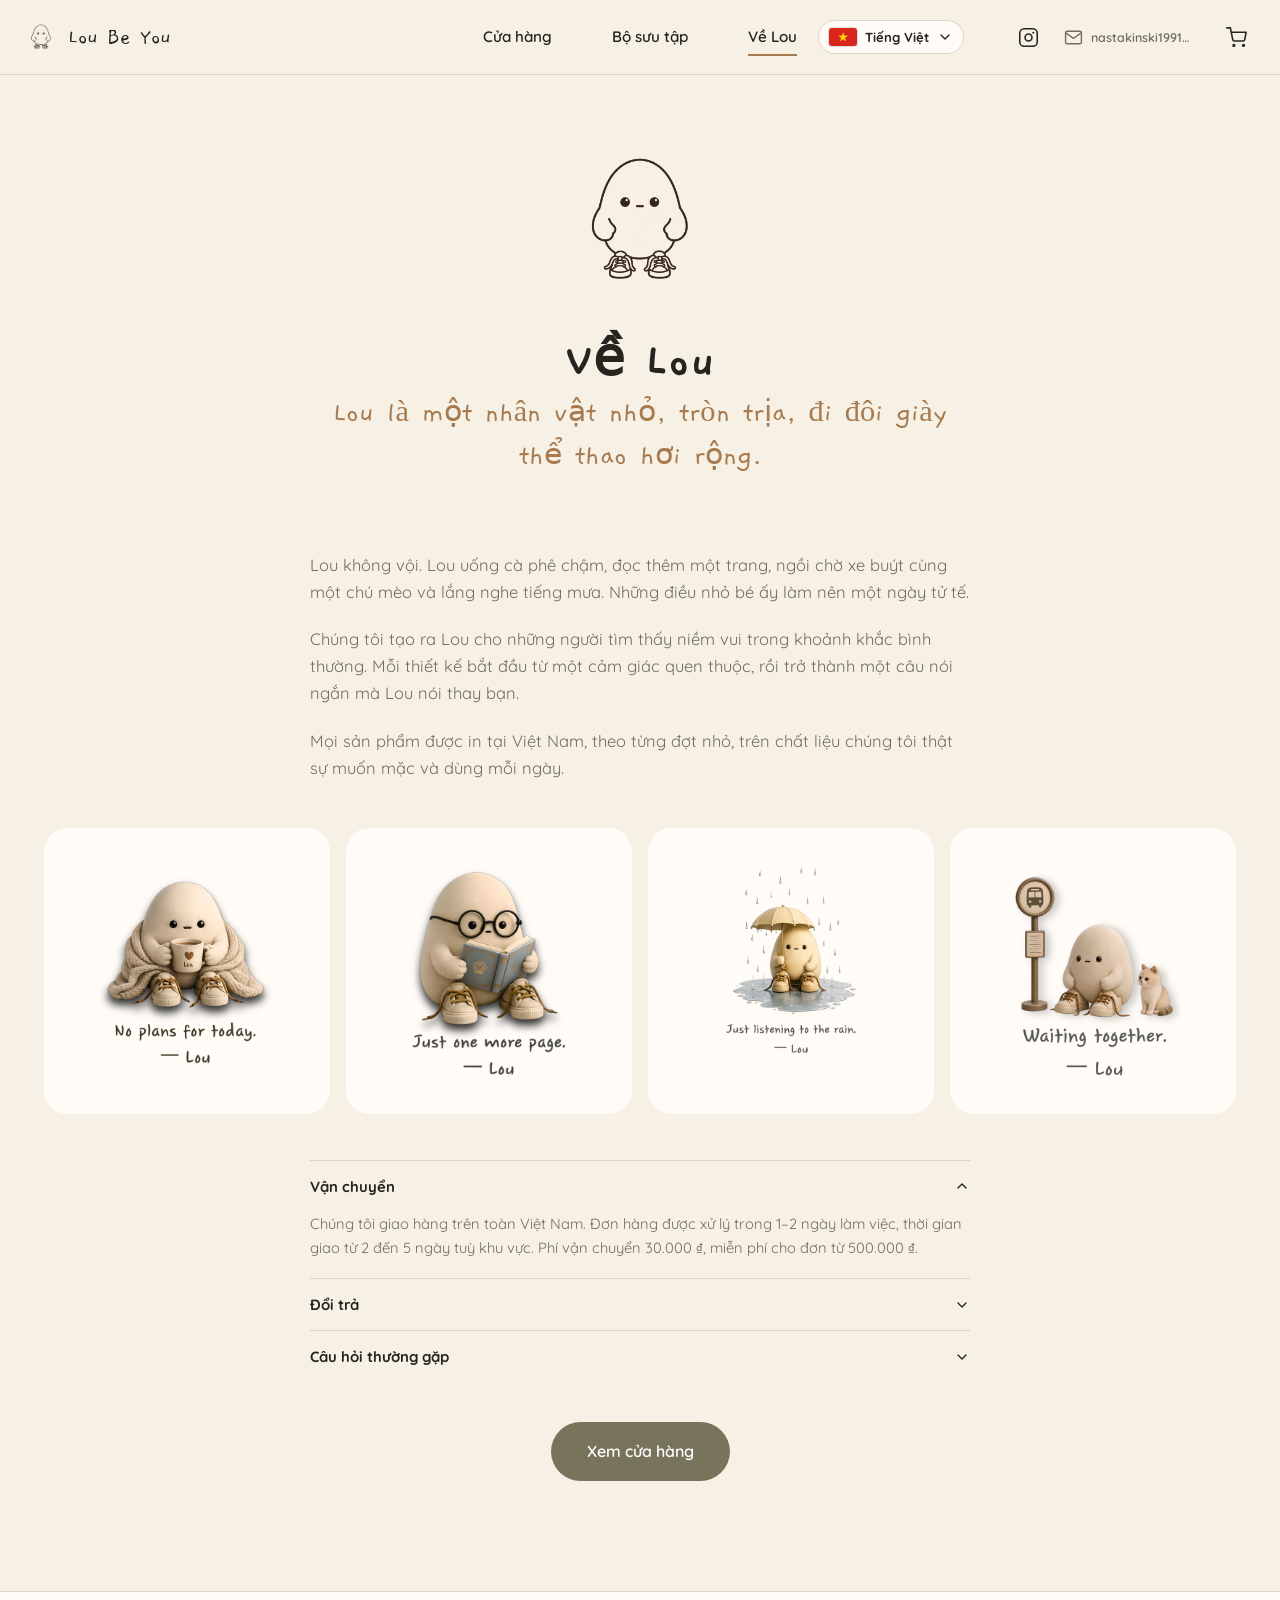
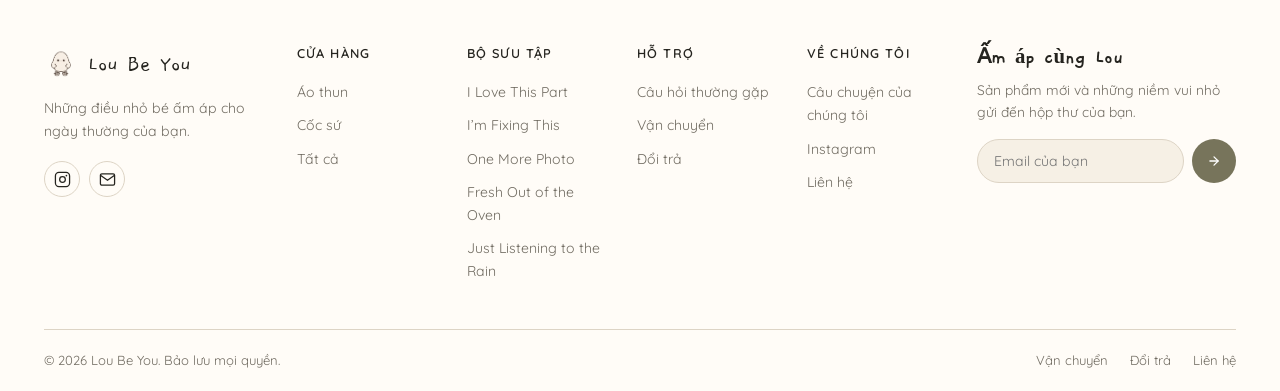
==== about.html @ 611957a9 "first" ====
<!DOCTYPE html>
<html lang="vi">
<head>
<meta charset="UTF-8">
<meta name="viewport" content="width=device-width, initial-scale=1">
<title>Lou Be You — About Lou</title>
<link rel="icon" href="assets/img/lou-logo.webp">
<link rel="preconnect" href="https://fonts.googleapis.com">
<link rel="preconnect" href="https://fonts.gstatic.com" crossorigin>
<link href="https://fonts.googleapis.com/css2?family=Quicksand:wght@400;500;600;700&family=Gaegu:wght@400;700&display=swap" rel="stylesheet">
<link rel="stylesheet" href="assets/css/style.css">
</head>
<body data-page="about">

<div data-header></div>

<main>
  <section class="about-hero">
    <div class="wrap">
      <img src="assets/img/lou-logo.webp" alt="Lou">
      <h1 class="page-title" data-i18n="about.title">About Lou</h1>
      <p class="about-lead" data-i18n="about.lead"></p>
    </div>
  </section>

  <section class="wrap">
    <div class="about-body">
      <p data-i18n="about.p1"></p>
      <p data-i18n="about.p2"></p>
      <p data-i18n="about.p3"></p>
    </div>

    <div class="about-gallery">
      <div><img src="assets/img/design-no-plans.webp" alt="" loading="lazy"></div>
      <div><img src="assets/img/design-one-more-page.webp" alt="" loading="lazy"></div>
      <div><img src="assets/img/design-rain.webp" alt="" loading="lazy"></div>
      <div><img src="assets/img/design-waiting.webp" alt="" loading="lazy"></div>
    </div>

    <div class="about-body" style="padding-bottom:40px">
      <div class="accordion" id="shipping">
        <div class="acc-item open">
          <button class="acc-head"><span data-i18n="footer.shipping">Shipping</span></button>
          <div class="acc-body" data-ship></div>
        </div>
        <div class="acc-item" id="returns">
          <button class="acc-head"><span data-i18n="footer.returns">Returns</span></button>
          <div class="acc-body" data-returns></div>
        </div>
        <div class="acc-item" id="faq">
          <button class="acc-head"><span data-i18n="footer.faq">FAQ</span></button>
          <div class="acc-body" data-faq></div>
        </div>
      </div>

      <div style="text-align:center;margin-top:40px">
        <a href="shop.html" class="btn btn-primary btn-lg" data-i18n="about.cta">Visit the shop</a>
      </div>
    </div>
  </section>
</main>

<div data-footer></div>

<script src="assets/js/config.js"></script>
<script src="assets/js/i18n.js"></script>
<script src="assets/js/products.js"></script>
<script src="assets/js/app.js"></script>
<script>
(function () {
  const COPY = {
    vi: {
      ship: "Chúng tôi giao hàng trên toàn Việt Nam. Đơn hàng được xử lý trong 1–2 ngày làm việc, thời gian giao từ 2 đến 5 ngày tuỳ khu vực. Phí vận chuyển 30.000 ₫, miễn phí cho đơn từ 500.000 ₫.",
      ret: "Bạn có thể đổi hoặc trả hàng trong 14 ngày kể từ khi nhận, với điều kiện sản phẩm chưa qua sử dụng và còn nguyên nhãn mác. Nhắn tin cho chúng tôi qua Instagram hoặc email, chúng tôi sẽ hướng dẫn từng bước.",
      faq: "<strong>Áo có bị co sau khi giặt không?</strong><br>Không đáng kể. Hãy giặt ở nước lạnh và phơi trong bóng râm.<br><br><strong>In có bền không?</strong><br>Có. Chúng tôi in DTG, hình in giữ màu qua hàng chục lần giặt.<br><br><strong>Tôi có thể đặt số lượng lớn không?</strong><br>Được. Hãy liên hệ qua email để nhận báo giá riêng."
    },
    en: {
      ship: "We ship across Vietnam. Orders are processed within 1–2 working days and arrive in 2–5 days depending on the region. Shipping is 30,000 ₫, free on orders from 500,000 ₫.",
      ret: "You can exchange or return an item within 14 days of delivery, as long as it is unworn and still has its tags. Message us on Instagram or by email and we'll walk you through it.",
      faq: "<strong>Will the t-shirt shrink?</strong><br>Only slightly. Wash cold and dry in the shade.<br><br><strong>How durable is the print?</strong><br>Very. We use DTG printing that holds its colour through dozens of washes.<br><br><strong>Can I order in bulk?</strong><br>Yes. Email us and we'll send you a separate quote."
    },
    ru: {
      ship: "Доставляем по всему Вьетнаму. Заказ собираем за 1–2 рабочих дня, доставка занимает от 2 до 5 дней в зависимости от региона. Стоимость доставки 30 000 ₫, бесплатно от 500 000 ₫.",
      ret: "Обменять или вернуть товар можно в течение 14 дней после получения, если он не был в носке и на нём сохранены бирки. Напиши нам в Instagram или на почту — подскажем, что делать дальше.",
      faq: "<strong>Футболка сядет после стирки?</strong><br>Незначительно. Стирай в холодной воде и суши в тени.<br><br><strong>Насколько стойкий принт?</strong><br>Очень. Мы печатаем методом DTG — принт держит цвет десятки стирок.<br><br><strong>Можно заказать оптом?</strong><br>Да. Напиши на почту, пришлём отдельное предложение."
    }
  };

  function render() {
    const c = COPY[LOU.getLang()] || COPY.en;
    document.querySelector("[data-ship]").innerHTML = c.ship;
    document.querySelector("[data-returns]").innerHTML = c.ret;
    document.querySelector("[data-faq]").innerHTML = c.faq;
  }

  document.querySelectorAll(".acc-head").forEach(function (h) {
    h.innerHTML += LOU_ICON_CHEVRON();
    h.addEventListener("click", function () { h.parentElement.classList.toggle("open"); });
  });
  function LOU_ICON_CHEVRON() {
    return '<svg width="16" height="16" viewBox="0 0 24 24" fill="none" stroke="currentColor" stroke-width="2" stroke-linecap="round" stroke-linejoin="round"><polyline points="6 9 12 15 18 9"/></svg>';
  }

  document.addEventListener("products:ready", render);
  document.addEventListener("lang:change", render);
  document.addEventListener("DOMContentLoaded", function () { setTimeout(render, 30); });
})();
</script>
</body>
</html>
---- assets/css/style.css ----
/* ============================================================
   LOU BE YOU — стили
   ============================================================ */

/* --- Шрифт Yoon SunShower -----------------------------------
   Положи файл шрифта в assets/fonts/ и он подхватится сам.
   Поддерживаются .woff2 / .woff / .otf / .ttf
   Пока файла нет — используется запасной рукописный шрифт. */
@font-face {
  font-family: "Yoon SunShower";
  src: url("../fonts/YoonSunShower.woff2") format("woff2"),
       url("../fonts/YoonSunShower.woff")  format("woff"),
       url("../fonts/YoonSunShower.otf")   format("opentype"),
       url("../fonts/YoonSunShower.ttf")   format("truetype");
  font-weight: normal;
  font-style: normal;
  font-display: swap;
}

:root {
  /* Палитра */
  --ivory:        #F6F0E5;
  --white-soft:   #FFFCF7;
  --moss:         #77745B;
  --moss-dark:    #5D5B46;
  --ink:          #25241F;
  --ink-soft:     #716C62;
  --border:       #DDD4C5;
  --caramel:      #A77B4F;

  --caramel-soft: #EDE0D0;
  --moss-tint:    #EFEDE4;
  --shadow-sm: 0 2px 10px rgba(37,36,31,.05);
  --shadow-md: 0 8px 28px rgba(37,36,31,.08);
  --shadow-lg: 0 20px 60px rgba(37,36,31,.14);

  /* Типографика */
  --font-display: "Yoon SunShower", "Gaegu", "Comic Sans MS", cursive;
  --font-body: "Quicksand", -apple-system, BlinkMacSystemFont, "Segoe UI", sans-serif;

  --r-sm: 10px;
  --r-md: 16px;
  --r-lg: 24px;
  --r-pill: 999px;

  --wrap: 1240px;
  --header-h: 74px;
}

*, *::before, *::after { box-sizing: border-box; }

html { scroll-behavior: smooth; }
@media (prefers-reduced-motion: reduce) {
  html { scroll-behavior: auto; }
  *, *::before, *::after {
    animation-duration: .01ms !important;
    transition-duration: .01ms !important;
  }
}

body {
  margin: 0;
  font-family: var(--font-body);
  font-size: 16px;
  line-height: 1.65;
  color: var(--ink);
  background: var(--ivory);
  -webkit-font-smoothing: antialiased;
}

img { max-width: 100%; display: block; }
a { color: inherit; text-decoration: none; }
button { font-family: inherit; cursor: pointer; border: none; background: none; color: inherit; }
input, select, textarea { font-family: inherit; font-size: 1rem; }

:focus-visible {
  outline: 2px solid var(--caramel);
  outline-offset: 3px;
  border-radius: 4px;
}

.wrap { width: 100%; max-width: var(--wrap); margin: 0 auto; padding: 0 24px; }
.sr-only {
  position: absolute; width: 1px; height: 1px; padding: 0; margin: -1px;
  overflow: hidden; clip: rect(0 0 0 0); white-space: nowrap; border: 0;
}

h1, h2, h3, h4 { margin: 0; line-height: 1.2; font-weight: 600; }

.display {
  font-family: var(--font-display);
  font-weight: normal;
  letter-spacing: .01em;
}

/* ============================================================
   КНОПКИ
   ============================================================ */
.btn {
  display: inline-flex; align-items: center; justify-content: center; gap: 8px;
  padding: 13px 28px;
  border-radius: var(--r-pill);
  font-weight: 600; font-size: .95rem;
  transition: background .2s, color .2s, transform .15s, box-shadow .2s;
  text-align: center;
}
.btn-primary { background: var(--moss); color: #fff; }
.btn-primary:hover { background: var(--moss-dark); transform: translateY(-1px); box-shadow: var(--shadow-md); }
.btn-outline { border: 1.5px solid var(--border); background: var(--white-soft); color: var(--ink); }
.btn-outline:hover { border-color: var(--moss); background: var(--moss-tint); }
.btn-caramel { background: var(--caramel); color: #fff; }
.btn-caramel:hover { background: #916A43; transform: translateY(-1px); }
.btn-block { width: 100%; }
.btn-lg { padding: 16px 36px; font-size: 1rem; }
.btn:disabled { opacity: .45; cursor: not-allowed; transform: none; }

.link-arrow {
  display: inline-flex; align-items: center; gap: 7px;
  font-weight: 600; font-size: .92rem; color: var(--moss);
}
.link-arrow svg { transition: transform .2s; }
.link-arrow:hover svg { transform: translateX(4px); }

/* ============================================================
   ШАПКА
   ============================================================ */
.header {
  position: sticky; top: 0; z-index: 100;
  background: rgba(246,240,229,.92);
  backdrop-filter: blur(12px);
  border-bottom: 1px solid var(--border);
}
.header-inner {
  height: var(--header-h); position: relative;
  display: flex; align-items: center; gap: 20px;
}
.header .wrap { max-width: 1420px; }
.logo { display: flex; align-items: center; gap: 10px; flex-shrink: 0; }
.logo img { width: 34px; height: 34px; object-fit: contain; }
.logo span { font-family: var(--font-display); font-size: 1.4rem; color: var(--ink); }

.nav {
  display: flex; gap: 60px; margin-left: 0;
  position: absolute; left: 50%; transform: translateX(-50%);
}
.nav a {
  font-size: .95rem; font-weight: 600; color: var(--ink);
  padding: 6px 0; position: relative;
}
.nav a::after {
  content: ""; position: absolute; left: 0; bottom: 0; width: 0; height: 2px;
  background: var(--caramel); transition: width .22s;
}
.nav a:hover::after, .nav a.active::after { width: 100%; }

.header-actions { margin-left: auto; display: flex; align-items: center; gap: 6px; }
.header-contact-actions {
  display: flex; align-items: center; gap: 4px; margin-left: 38px;
}
.header-email-copy {
  height: 40px; max-width: 232px; display: flex; align-items: center; gap: 8px;
  padding: 0 12px; border-radius: var(--r-pill); color: var(--ink-soft);
  font-size: .78rem; font-weight: 600; transition: background .2s, color .2s;
}
.header-email-copy:hover { background: var(--moss-tint); color: var(--ink); }
.header-email-copy svg { width: 19px; height: 19px; flex-shrink: 0; }

.icon-btn {
  width: 40px; height: 40px; border-radius: 50%;
  display: grid; place-items: center; position: relative;
  transition: background .2s;
}
.icon-btn:hover { background: var(--moss-tint); }
.icon-btn svg { width: 21px; height: 21px; }

.cart-badge {
  position: absolute; top: 3px; right: 2px;
  min-width: 18px; height: 18px; padding: 0 5px;
  background: var(--caramel); color: #fff;
  border-radius: var(--r-pill);
  font-size: .68rem; font-weight: 700;
  display: grid; place-items: center;
  transform: scale(0); transition: transform .2s cubic-bezier(.34,1.56,.64,1);
}
.cart-badge.show { transform: scale(1); }

/* Переключатель языка */
.lang { position: relative; }
.lang-btn {
  display: flex; align-items: center; gap: 8px;
  padding: 7px 10px; border-radius: var(--r-pill);
  border: 1.5px solid var(--border); background: var(--white-soft);
  font-size: .82rem; font-weight: 700; letter-spacing: .04em;
  text-transform: uppercase; transition: border-color .2s;
}
.lang-name { white-space: nowrap; text-transform: none; letter-spacing: 0; }
.lang-btn [data-lang-flag] { display: flex; align-items: center; gap: 8px; }
.lang-btn:hover { border-color: var(--moss); }
.flag-icon {
  display: block; width: 28px; height: 18px; border-radius: 3px;
  box-shadow: 0 0 0 1px rgba(37,36,31,.14); overflow: hidden; position: relative;
}
.flag-vi { background: #da251d; }
.flag-vi::after { content: "★"; color: #ffdf00; font-size: 11px; position: absolute; inset: 1px 0 0; text-align: center; line-height: 17px; }
.flag-ru { background: linear-gradient(#fff 0 33.33%, #1c57a7 33.33% 66.66%, #d52b1e 66.66%); }
.flag-en {
  background:
    linear-gradient(90deg, transparent 42%, #fff 42% 58%, transparent 58%),
    linear-gradient(transparent 35%, #fff 35% 65%, transparent 65%),
    linear-gradient(90deg, transparent 46%, #c8102e 46% 54%, transparent 54%),
    linear-gradient(transparent 43%, #c8102e 43% 57%, transparent 57%),
    linear-gradient(33deg, transparent 44%, #fff 44% 50%, #c8102e 50% 53%, #fff 53% 59%, transparent 59%),
    linear-gradient(-33deg, transparent 44%, #fff 44% 50%, #c8102e 50% 53%, #fff 53% 59%, transparent 59%),
    #21468b;
}
.lang-menu {
  position: absolute; top: calc(100% + 8px); right: 0;
  background: var(--white-soft); border: 1px solid var(--border);
  border-radius: var(--r-md); box-shadow: var(--shadow-md);
  padding: 6px; min-width: 170px;
  opacity: 0; visibility: hidden; transform: translateY(-6px);
  transition: opacity .18s, transform .18s, visibility .18s;
}
.lang.open .lang-menu { opacity: 1; visibility: visible; transform: translateY(0); }
.lang-menu button {
  display: flex; align-items: center; justify-content: flex-start; gap: 10px; width: 100%;
  padding: 10px 12px; border-radius: var(--r-sm);
  font-size: .9rem; font-weight: 600; transition: background .15s;
}
.lang-menu button:hover { background: var(--moss-tint); }
.lang-menu button.active { background: var(--moss-tint); color: var(--caramel); }

.burger { display: none; }

/* Мобильное меню */
.mobile-nav {
  position: fixed; inset: var(--header-h) 0 0; z-index: 99;
  background: var(--ivory);
  padding: 28px 24px;
  transform: translateX(100%); transition: transform .3s ease;
  overflow-y: auto;
}
.mobile-nav.open { transform: translateX(0); }
.mobile-nav a {
  display: block; padding: 16px 0;
  font-size: 1.25rem; font-weight: 600;
  border-bottom: 1px solid var(--border);
}

/* ============================================================
   ГЛАВНАЯ — ГЕРОЙ
   ============================================================ */
.hero { position: relative; overflow: hidden; }
.hero-bg {
  position: relative; min-height: 620px;
  display: flex; align-items: center;
  background: linear-gradient(105deg, #EFE7D8 0%, #E6DECB 55%, #DDD2BB 100%);
}
.hero-photo {
  position: absolute; inset: 0; width: 100%;
  background: url("../img/hero-tshirt.webp") center 34%/cover no-repeat;
}
.hero-photo::before {
  content: ""; position: absolute; inset: 0;
  background: linear-gradient(90deg, rgba(239,231,216,.96) 0%, rgba(239,231,216,.9) 27%, rgba(239,231,216,.56) 43%, rgba(239,231,216,0) 63%);
}
.hero .wrap { position: relative; z-index: 2; width: 100%; padding-top: 60px; padding-bottom: 60px; }
.hero-content { max-width: 460px; }
.hero-title {
  font-family: var(--font-display);
  font-size: clamp(2.9rem, 6vw, 4.6rem);
  line-height: 1.02; color: var(--ink); margin-bottom: 22px;
}
.hero-title span { display: block; }
.hero-title span:empty { display: none; }
.hero-text {
  font-size: 1.06rem; color: var(--ink-soft);
  max-width: 380px; margin-bottom: 30px;
}
.hero-proof { display: flex; align-items: center; gap: 14px; margin-top: 30px; }
.avatars { display: flex; }
.avatars i {
  width: 34px; height: 34px; border-radius: 50%;
  border: 2.5px solid var(--ivory); margin-left: -11px;
  background-image: url("../img/customer-avatars.png");
  background-size: 300% 100%; background-position: left center;
}
.avatars i:first-child { margin-left: 0; }
.avatars i:nth-child(2) { background-position: center center; }
.avatars i:nth-child(3) { background-position: right center; }
.stars { color: var(--caramel); font-size: .85rem; letter-spacing: 2px; }
.proof-text { font-size: .84rem; color: var(--ink-soft); line-height: 1.35; }

/* Карточки в герое */
.hero-cards {
  position: absolute; right: 34px; top: 50%; transform: translateY(-50%);
  z-index: 3; display: flex; flex-direction: column; gap: 24px; width: 390px;
}
.hero-card {
  background: var(--white-soft); border-radius: var(--r-lg);
  padding: 25px 26px; min-height: 180px; box-shadow: var(--shadow-md);
  display: flex; gap: 24px; align-items: center;
  transition: transform .22s, box-shadow .22s;
  color: inherit;
}
.hero-card:hover { transform: translateY(-3px); box-shadow: var(--shadow-lg); }
.hero-card-img {
  width: 108px; height: 108px; flex-shrink: 0;
  border-radius: var(--r-sm); overflow: visible; background: transparent;
}
.hero-card-img img {
  width: 100%; height: 100%; object-fit: contain;
  transform: scale(1.48); transform-origin: center bottom;
  filter: drop-shadow(0 10px 12px rgba(37,36,31,.12));
}
.hero-card h3 { font-family: var(--font-body); font-size: .94rem; line-height: 1.38; font-weight: 700; margin-bottom: 13px; }
.hero-card p { font-size: .9rem; color: var(--ink-soft); margin: 0 0 11px; line-height: 1.45; }
.hero-card .link-arrow { font-size: .9rem; }

/* Рваный край */
.torn-edge {
  height: 46px; margin-top: -27px; position: relative; z-index: 4;
  background: var(--ivory);
  border-radius: 50% 48% 0 0 / 72% 82% 0 0;
}

/* ============================================================
   ПРЕИМУЩЕСТВА
   ============================================================ */
.usp { padding: 46px 0 54px; }
.usp-grid {
  display: grid; grid-template-columns: repeat(4, 1fr);
}
.usp-item { text-align: center; padding: 0 22px; }
.usp-item + .usp-item { border-left: 1px solid var(--border); }
.usp-item svg { width: 26px; height: 26px; color: var(--moss); margin: 0 auto 12px; }
.usp-moon { display: block; color: var(--moss); font-size: 2.15rem; line-height: 26px; margin: 0 auto 12px; }
.usp-item h3 { font-size: 1rem; margin-bottom: 6px; }
.usp-item p { font-size: .86rem; color: var(--ink-soft); margin: 0; line-height: 1.5; }

/* ============================================================
   СЕКЦИИ
   ============================================================ */
.section { padding: 60px 0; }
.section-head {
  display: flex; align-items: flex-end; justify-content: space-between;
  gap: 20px; margin-bottom: 34px;
}
.section-title { font-family: var(--font-display); font-size: clamp(1.9rem, 3.4vw, 2.7rem); }
.section-sub { color: var(--ink-soft); margin: 8px 0 0; font-size: .98rem; }

/* Коллекции на главной */
.coll-row { display: grid; grid-template-columns: repeat(5, 1fr); gap: 18px; }
.collection-carousel { position: relative; }
.collection-carousel .coll-row {
  display: flex; gap: 18px; overflow-x: auto; scroll-snap-type: x mandatory;
  scrollbar-width: none; padding: 6px 2px 18px;
}
.collection-carousel .coll-row::-webkit-scrollbar { display: none; }
.collection-carousel .coll-card { flex: 0 0 232px; scroll-snap-align: start; }
.carousel-btn {
  position: absolute; z-index: 4; top: 50%; transform: translateY(-58%);
  width: 46px; height: 46px; border-radius: 50%;
  background: var(--white-soft); border: 1px solid var(--border);
  box-shadow: var(--shadow-md); font-size: 2rem; line-height: 1;
}
.carousel-btn:hover { background: #fff; transform: translateY(-58%) scale(1.05); }
.carousel-prev { left: -22px; }
.carousel-next { right: -22px; }
.coll-card {
  position: relative; border-radius: var(--r-lg); overflow: hidden;
  background: var(--caramel-soft); aspect-ratio: 1/1;
  display: flex; align-items: flex-end;
  transition: transform .25s, box-shadow .25s;
}
.coll-card:hover { transform: translateY(-4px); box-shadow: var(--shadow-md); }
.coll-card img {
  position: absolute; inset: 0; width: 100%; height: 100%;
  object-fit: contain; padding: 9% 11% 25%;
  transition: transform .35s;
}
.coll-card[data-c="fix"] img, .coll-card[href*="fix"] img { object-fit: cover; padding: 0; object-position: center 62%; transform: scale(2.2); }
.coll-card[data-c="fix"]:hover img, .coll-card[href*="fix"]:hover img { transform: scale(2.3); }
.coll-hit {
  position: absolute; top: 12px; left: 12px; z-index: 4;
  padding: 6px 12px; border-radius: var(--r-pill);
  background: var(--caramel); color: #fff; font-size: .72rem; font-weight: 700;
  box-shadow: 0 5px 14px rgba(97,67,40,.18);
}
.coll-card:hover img { transform: scale(1.05); }
.coll-card-label {
  position: relative; z-index: 2; width: 100%;
  padding: 34px 14px 14px; text-align: center;
  background: linear-gradient(transparent, rgba(255,252,247,.94) 45%);
}
.coll-card-label strong { display: block; font-size: .95rem; font-weight: 700; }
.coll-card-label small { font-size: .76rem; color: var(--ink-soft); }

/* Баннер */
.banner {
  position: relative; border-radius: var(--r-lg); overflow: hidden;
  width: 100%; margin: 0; min-height: 490px; display: flex; align-items: center;
  background: linear-gradient(100deg, #33322B 0%, #45443A 60%, #56543F 100%);
}
.banner-photo {
  position: absolute; inset: 0; width: 100%;
  background: url("../img/lifestyle-banner.png") center 32%/cover no-repeat;
  opacity: 1;
}
.banner-photo::before {
  content: ""; position: absolute; inset: 0;
  background: linear-gradient(90deg, rgba(37,36,31,.86) 0%, rgba(37,36,31,.68) 30%, rgba(37,36,31,.18) 62%, transparent 82%);
}
.banner-content { position: relative; z-index: 2; padding: 52px 48px; max-width: 520px; }
.banner-content h2 {
  font-family: var(--font-display); color: var(--white-soft);
  font-size: clamp(1.8rem, 3.4vw, 2.6rem); line-height: 1.12; margin-bottom: 24px;
}
.banner .btn { background: var(--white-soft); color: var(--ink); }
.banner .btn:hover { background: #fff; }

/* ============================================================
   КАРТОЧКА ТОВАРА
   ============================================================ */
.products {
  display: grid; gap: 24px;
  grid-template-columns: repeat(auto-fill, minmax(232px, 1fr));
}
.card {
  background: var(--white-soft); border: 1px solid var(--border);
  border-radius: var(--r-lg); overflow: hidden;
  display: flex; flex-direction: column; text-align: left;
  transition: transform .22s, box-shadow .22s, border-color .22s;
  color: inherit;
}

.product-page { padding-top: 44px; padding-bottom: 70px; }
.product-page .modal-box {
  width: 100%; min-width: 0; max-width: none; max-height: none; overflow: visible;
  border: 1px solid var(--border); box-shadow: var(--shadow-md);
}
.card:hover { transform: translateY(-4px); box-shadow: var(--shadow-md); border-color: var(--caramel-soft); }
.card-media {
  position: relative; aspect-ratio: 1/1; background: var(--ivory);
  display: grid; place-items: center; overflow: hidden;
}
.card-media img {
  width: 100%; height: 100%; object-fit: cover; padding: 0;
  transition: transform .35s;
}
.card:hover .card-media img { transform: scale(1.06); }

.badge {
  position: absolute; top: 12px; left: 12px; z-index: 2;
  padding: 5px 12px; border-radius: var(--r-pill);
  font-size: .72rem; font-weight: 700; letter-spacing: .02em;
}
.badge-many { background: var(--moss); color: #fff; }
.badge-count { background: var(--white-soft); color: var(--ink); border: 1px solid var(--border); }
.badge-low { background: var(--caramel); color: #fff; }
.badge-out { background: #C4BEB2; color: #fff; }
.badge-sale { right: 12px; left: auto; background: var(--caramel); color: #fff; }
.badge-hit { right: 12px; left: auto; background: var(--caramel); color: #fff; }

.card-body { padding: 16px 18px 20px; display: flex; flex-direction: column; flex: 1; }
.card-cat {
  font-size: .72rem; text-transform: uppercase; letter-spacing: .09em;
  color: var(--ink-soft); font-weight: 700; margin-bottom: 7px;
}
.card-title { font-size: .98rem; font-weight: 600; line-height: 1.35; margin-bottom: 5px; }
.card-quote {
  font-family: var(--font-display); font-size: 1rem;
  color: var(--caramel); margin-bottom: 12px;
}
.card-foot { margin-top: auto; display: flex; align-items: baseline; gap: 9px; }
.price { font-size: 1.06rem; font-weight: 700; }
.price-old { font-size: .85rem; color: var(--ink-soft); text-decoration: line-through; }

/* ============================================================
   ФИЛЬТРЫ МАГАЗИНА
   ============================================================ */
.page-head { padding: 46px 0 28px; text-align: center; }
.page-title { font-family: var(--font-display); font-size: clamp(2.2rem, 4.6vw, 3.2rem); }
.page-sub { color: var(--ink-soft); margin-top: 8px; }
.breadcrumbs {
  display: flex; align-items: center; justify-content: center; gap: 9px;
  flex-wrap: wrap;
  margin-bottom: 14px; color: var(--ink-soft); font-size: .84rem;
}
.breadcrumbs a { color: var(--moss); font-weight: 700; }
.breadcrumbs a:hover { color: var(--caramel); }
.breadcrumbs-product { justify-content: flex-start; margin: 22px 0 -20px; }
.breadcrumbs-shop { justify-content: flex-start; }
.shop-topline {
  display: flex; align-items: center; justify-content: space-between;
  gap: 18px; margin-bottom: 18px;
}
.category-switch { margin-bottom: 0; }

.toolbar {
  display: flex; align-items: center; justify-content: space-between;
  gap: 16px; flex-wrap: wrap; margin-bottom: 30px;
  padding-bottom: 20px; border-bottom: 1px solid var(--border);
}
.filter-panel {
  display: grid; grid-template-columns: repeat(3, minmax(0, 1fr));
  gap: 14px; align-items: end; margin-bottom: 20px;
  padding: 22px; border: 1px solid var(--border); border-radius: var(--r-lg);
  background: rgba(255,252,247,.76);
}
.filter-panel label { display: grid; gap: 7px; min-width: 0; }
.filter-panel label > span {
  font-size: .73rem; text-transform: uppercase; letter-spacing: .07em;
  font-weight: 700; color: var(--ink-soft);
}
.filter-panel .select { width: 100%; min-width: 0; border-radius: var(--r-sm); }
.filter-reset { padding: 10px 16px; background: var(--moss-tint); white-space: nowrap; }
.shop-toolbar { padding-top: 2px; }
.catalog-update { padding: 10px 18px; }
.chips { display: flex; gap: 9px; flex-wrap: wrap; }
.chip {
  padding: 9px 20px; border-radius: var(--r-pill);
  border: 1.5px solid var(--border); background: var(--white-soft);
  font-size: .9rem; font-weight: 600;
  transition: all .18s;
}
.chip:hover { border-color: var(--moss); }
.chip.active { background: var(--moss); border-color: var(--moss); color: #fff; }
.toolbar-right { display: flex; align-items: center; gap: 12px; }
.count { font-size: .88rem; color: var(--ink-soft); }
.select {
  padding: 9px 16px; border-radius: var(--r-pill);
  border: 1.5px solid var(--border); background: var(--white-soft);
  font-size: .9rem; font-weight: 600; cursor: pointer;
}

.empty-state { text-align: center; padding: 70px 20px; color: var(--ink-soft); }
.empty-state img { width: 110px; margin: 0 auto 20px; opacity: .55; }

/* ============================================================
   МОДАЛКА ТОВАРА
   ============================================================ */
.modal {
  position: fixed; inset: 0; z-index: 200;
  display: none; align-items: center; justify-content: center;
  padding: 24px;
}
.modal.open { display: flex; }
.modal-backdrop {
  position: absolute; inset: 0;
  background: rgba(37,36,31,.5); backdrop-filter: blur(3px);
  animation: fade .22s ease;
}
@keyframes fade { from { opacity: 0 } to { opacity: 1 } }
.modal-box {
  position: relative; z-index: 2;
  background: var(--white-soft); border-radius: var(--r-lg);
  width: 100%; max-width: 980px; max-height: 90vh; overflow-y: auto;
  box-shadow: var(--shadow-lg);
  animation: pop .26s cubic-bezier(.34,1.4,.64,1);
}
@keyframes pop { from { opacity: 0; transform: translateY(16px) scale(.98) } to { opacity: 1; transform: none } }
.modal-close {
  position: absolute; top: 16px; right: 16px; z-index: 5;
  width: 38px; height: 38px; border-radius: 50%;
  background: var(--ivory); display: grid; place-items: center;
  transition: background .18s;
}
.modal-close:hover { background: var(--border); }

.pd { display: grid; grid-template-columns: 1fr 1fr; min-width: 0; }
.pd-media { min-width: 0; background: var(--ivory); padding: 34px; }
.pd-main {
  aspect-ratio: 1/1; display: grid; place-items: center;
  background: var(--white-soft); border-radius: var(--r-md); overflow: hidden;
}
.pd-main img { width: 100%; height: 100%; object-fit: cover; padding: 0; }
.pd-thumbs { display: flex; gap: 10px; margin-top: 14px; }
.pd-thumb {
  width: 66px; height: 66px; border-radius: var(--r-sm);
  border: 2px solid transparent; background: var(--white-soft);
  overflow: hidden; padding: 5px; transition: border-color .18s;
}
.pd-thumb img { width: 100%; height: 100%; object-fit: contain; }
.pd-thumb.active { border-color: var(--caramel); }

.pd-info { min-width: 0; padding: 40px 36px 36px; }
.pd-cat {
  font-size: .74rem; text-transform: uppercase; letter-spacing: .09em;
  color: var(--ink-soft); font-weight: 700; margin-bottom: 10px;
}
.pd-title { font-size: 1.5rem; line-height: 1.28; margin-bottom: 8px; overflow-wrap: anywhere; }
.pd-quote { font-family: var(--font-display); font-size: 1.3rem; color: var(--caramel); margin-bottom: 18px; }
.pd-price { display: flex; align-items: baseline; gap: 11px; margin-bottom: 8px; }
.pd-price .price { font-size: 1.6rem; }
.pd-stock { margin-bottom: 22px; }

.field { margin-bottom: 20px; }
.field-label {
  display: flex; justify-content: space-between; align-items: center;
  font-size: .84rem; font-weight: 700; text-transform: uppercase;
  letter-spacing: .06em; color: var(--ink-soft); margin-bottom: 10px;
}
.field-label button { font-size: .78rem; color: var(--caramel); font-weight: 700; text-transform: none; letter-spacing: 0; }
.field-label button:hover { text-decoration: underline; }
.opts { display: flex; gap: 8px; flex-wrap: wrap; }
.opt {
  min-width: 46px; padding: 10px 16px; border-radius: var(--r-sm);
  border: 1.5px solid var(--border); background: var(--white-soft);
  font-size: .9rem; font-weight: 600; transition: all .18s;
}
.opt:hover { border-color: var(--moss); }
.opt.active { background: var(--moss); border-color: var(--moss); color: #fff; }

/* Цвет — кружком */
.opt-color {
  min-width: 0; width: 44px; height: 44px; padding: 0;
  border-radius: 50%; display: grid; place-items: center;
}
.opt-color i {
  width: 26px; height: 26px; border-radius: 50%;
  border: 1px solid rgba(37,36,31,.14); display: block;
}
.opt-color.active { background: transparent; border-color: var(--caramel); border-width: 2px; }
.field-label em { font-size: .82rem; color: var(--ink); font-weight: 600; }

.qty { display: inline-flex; align-items: center; border: 1.5px solid var(--border); border-radius: var(--r-pill); overflow: hidden; }
.qty button { width: 42px; height: 44px; font-size: 1.2rem; transition: background .15s; }
.qty button:hover { background: var(--moss-tint); }
.qty input {
  width: 52px; height: 44px; text-align: center; border: none;
  background: transparent; font-weight: 700; -moz-appearance: textfield;
}
.qty input::-webkit-outer-spin-button, .qty input::-webkit-inner-spin-button { -webkit-appearance: none; margin: 0; }

.pd-actions { display: flex; gap: 12px; margin: 24px 0; }
.pd-actions .btn { flex: 1; }

.accordion { border-top: 1px solid var(--border); }
.acc-head {
  width: 100%; display: flex; justify-content: space-between; align-items: center;
  padding: 16px 0; font-weight: 700; font-size: .93rem; text-align: left;
}
.acc-head svg { transition: transform .22s; flex-shrink: 0; }
.acc-item.open .acc-head svg { transform: rotate(180deg); }
.acc-body { display: none; padding-bottom: 18px; font-size: .92rem; color: var(--ink-soft); }
.acc-item.open .acc-body { display: block; }
.acc-item + .acc-item { border-top: 1px solid var(--border); }

.similar { min-width: 0; padding: 30px 36px 36px; border-top: 1px solid var(--border); }
.similar h3 { font-family: var(--font-display); font-size: 1.35rem; margin-bottom: 18px; }
.similar-row { display: grid; grid-template-columns: repeat(5, 1fr); gap: 12px; }
.similar-card { min-width: 0; text-align: left; transition: transform .2s; }
.similar-card:hover { transform: translateY(-3px); }
.similar-card .sc-media {
  aspect-ratio: 1/1; background: var(--ivory); border-radius: var(--r-md);
  overflow: hidden; margin-bottom: 9px;
}
.similar-card img { width: 100%; height: 100%; object-fit: contain; padding: 12%; }
.similar-card strong { display: block; font-size: .8rem; font-weight: 600; line-height: 1.35; margin-bottom: 3px; overflow-wrap: anywhere; }
.similar-card span { font-size: .82rem; font-weight: 700; color: var(--caramel); }

/* Таблица размеров */
.size-table { width: 100%; border-collapse: collapse; margin-top: 16px; font-size: .9rem; }
.size-table th, .size-table td { padding: 11px 12px; text-align: left; border-bottom: 1px solid var(--border); }
.size-table th { font-weight: 700; background: var(--moss-tint); font-size: .8rem; text-transform: uppercase; letter-spacing: .05em; }
.size-note { font-size: .85rem; color: var(--ink-soft); margin-top: 14px; }

/* ============================================================
   КОРЗИНА
   ============================================================ */
.cart-layout { display: grid; grid-template-columns: 1fr 370px; gap: 34px; align-items: start; }

.cart-list { background: var(--white-soft); border: 1px solid var(--border); border-radius: var(--r-lg); overflow: hidden; }
.cart-row { display: flex; gap: 18px; padding: 20px; align-items: center; }
.cart-row + .cart-row { border-top: 1px solid var(--border); }
.cart-thumb {
  width: 92px; height: 92px; flex-shrink: 0; border-radius: var(--r-md);
  background: var(--ivory); overflow: hidden;
}
.cart-thumb img { width: 100%; height: 100%; object-fit: contain; padding: 10%; }
.cart-info { flex: 1; min-width: 0; }
.cart-info h3 { font-size: .98rem; font-weight: 600; margin-bottom: 5px; }
.cart-meta { font-size: .84rem; color: var(--ink-soft); }
.cart-actions { display: flex; flex-direction: column; align-items: flex-end; gap: 11px; }
.cart-line-total { font-weight: 700; font-size: 1.02rem; }
.remove-btn { font-size: .82rem; color: var(--ink-soft); transition: color .18s; }
.remove-btn:hover { color: var(--caramel); text-decoration: underline; }

.summary {
  background: var(--white-soft); border: 1px solid var(--border);
  border-radius: var(--r-lg); padding: 26px; position: sticky; top: 96px;
}
.summary h2 { font-family: var(--font-display); font-size: 1.5rem; margin-bottom: 20px; }
.sum-row { display: flex; justify-content: space-between; padding: 9px 0; font-size: .95rem; }
.sum-row.total {
  border-top: 1px solid var(--border); margin-top: 12px; padding-top: 16px;
  font-size: 1.2rem; font-weight: 700;
}
.free-hint {
  background: var(--moss-tint); border-radius: var(--r-sm);
  padding: 11px 14px; font-size: .85rem; color: var(--ink-soft); margin: 14px 0;
}

/* Форма заказа */
.form-grid { display: grid; grid-template-columns: 1fr 1fr; gap: 16px; }
.form-field { display: flex; flex-direction: column; gap: 7px; }
.form-field.full { grid-column: 1 / -1; }
.form-field label { font-size: .85rem; font-weight: 700; color: var(--ink-soft); }
.form-field label i { color: var(--caramel); font-style: normal; }
.form-field input, .form-field textarea, .form-field select {
  padding: 13px 15px; border-radius: var(--r-sm);
  border: 1.5px solid var(--border); background: var(--white-soft);
  transition: border-color .18s;
}
.form-field input:focus, .form-field textarea:focus { border-color: var(--moss); outline: none; }
.form-field textarea { resize: vertical; min-height: 90px; }
.form-error { color: #B4523C; font-size: .86rem; margin-top: 10px; display: none; }
.form-error.show { display: block; }

.pay-note {
  background: var(--moss-tint); border-radius: var(--r-md);
  padding: 16px 18px; font-size: .89rem; color: var(--ink-soft); margin: 20px 0;
}

/* ============================================================
   О LOU
   ============================================================ */
.about-hero { text-align: center; padding: 60px 0 40px; }
.about-hero img { width: 170px; margin: 0 auto 26px; }
.about-lead {
  font-family: var(--font-display); font-size: clamp(1.4rem, 2.6vw, 1.9rem);
  color: var(--caramel); max-width: 620px; margin: 0 auto 34px; line-height: 1.4;
}
.about-body { max-width: 660px; margin: 0 auto; }
.about-body p { margin: 0 0 20px; font-size: 1.03rem; color: var(--ink-soft); }
.about-gallery { display: grid; grid-template-columns: repeat(4, 1fr); gap: 16px; margin: 46px 0; }
.about-gallery div { aspect-ratio: 1/1; background: var(--white-soft); border-radius: var(--r-lg); overflow: hidden; }
.about-gallery img { width: 100%; height: 100%; object-fit: contain; padding: 12%; }

/* ============================================================
   ПОДВАЛ
   ============================================================ */
.footer { background: var(--white-soft); border-top: 1px solid var(--border); margin-top: 70px; padding: 54px 0 0; }
.footer-grid {
  display: grid; grid-template-columns: 1.6fr repeat(4, 1fr) 1.7fr;
  gap: 32px; padding-bottom: 40px;
}
.footer-brand .logo { margin-bottom: 14px; }
.footer-brand p { font-size: .88rem; color: var(--ink-soft); margin: 0 0 18px; max-width: 220px; }
.socials { display: flex; gap: 9px; }
.socials a {
  width: 36px; height: 36px; border-radius: 50%;
  border: 1.5px solid var(--border); display: grid; place-items: center;
  transition: all .18s;
}
.socials a:hover { background: var(--moss); border-color: var(--moss); color: #fff; }
.socials svg { width: 17px; height: 17px; }

.footer-col h4 {
  font-size: .8rem; text-transform: uppercase; letter-spacing: .09em;
  margin-bottom: 15px; color: var(--ink);
}
.footer-col a { display: block; font-size: .88rem; color: var(--ink-soft); padding: 5px 0; transition: color .18s; }
.footer-col a:hover { color: var(--caramel); }

.footer-news h4 { font-family: var(--font-display); font-size: 1.3rem; text-transform: none; letter-spacing: 0; margin-bottom: 8px; }
.footer-news p { font-size: .86rem; color: var(--ink-soft); margin: 0 0 15px; }
.news-form { display: flex; gap: 8px; }
.news-form input {
  flex: 1; padding: 12px 16px; border-radius: var(--r-pill);
  border: 1.5px solid var(--border); background: var(--ivory);
  font-size: .88rem;
}
.news-form input:focus { border-color: var(--moss); outline: none; }
.news-form button {
  width: 44px; height: 44px; flex-shrink: 0; border-radius: 50%;
  background: var(--moss); color: #fff; display: grid; place-items: center;
  transition: background .18s;
}
.news-form button:hover { background: var(--moss-dark); }
.news-done { font-size: .86rem; color: var(--moss); font-weight: 600; margin-top: 10px; display: none; }
.news-done.show { display: block; }

.footer-bottom {
  border-top: 1px solid var(--border); padding: 20px 0;
  display: flex; justify-content: space-between; gap: 16px; flex-wrap: wrap;
  font-size: .82rem; color: var(--ink-soft);
}
.footer-bottom nav { display: flex; gap: 22px; }

/* ============================================================
   УВЕДОМЛЕНИЕ
   ============================================================ */
.toast {
  position: fixed; bottom: 26px; left: 50%; transform: translate(-50%, 130%);
  z-index: 300; background: var(--moss-dark); color: #fff;
  padding: 14px 26px; border-radius: var(--r-pill);
  font-size: .92rem; font-weight: 600; box-shadow: var(--shadow-lg);
  display: flex; align-items: center; gap: 10px;
  transition: transform .35s cubic-bezier(.34,1.4,.64,1);
}
.toast.show { transform: translate(-50%, 0); }

/* ============================================================
   АДАПТИВ
   ============================================================ */
@media (max-width: 1400px) {
  .header-email-copy { width: 160px; max-width: 160px; }
  .header-email-copy span { display: block; min-width: 0; overflow: hidden; text-overflow: ellipsis; white-space: nowrap; }
}

@media (max-width: 1100px) {
  .hero-cards { display: none; }
  .hero-photo { width: 100%; }
  .footer-grid { grid-template-columns: 1.4fr 1fr 1fr 1.6fr; }
  .footer-col:nth-child(4), .footer-col:nth-child(5) { display: none; }
  .coll-row { grid-template-columns: repeat(3, 1fr); }
  .similar-row { grid-template-columns: repeat(3, 1fr); }
  .filter-panel { grid-template-columns: repeat(3, 1fr); }
  .header-email-copy span { display: none; }
  .header-email-copy { width: 40px; padding: 0; justify-content: center; }
}

@media (max-width: 1240px) {
  .nav { display: none; }
  .burger { display: grid; }
}

@media (max-width: 900px) {
  .cart-layout { grid-template-columns: 1fr; }
  .summary { position: static; }
  .pd { grid-template-columns: 1fr; }
  .pd-media { padding: 24px; }
  .pd-info { padding: 26px 24px 30px; }
  .similar { padding: 24px; }
  .usp-grid { grid-template-columns: repeat(2, 1fr); gap: 26px 0; }
  .usp-item:nth-child(3) { border-left: none; }
  .about-gallery { grid-template-columns: repeat(2, 1fr); }
}

@media (max-width: 720px) {
  .wrap { padding: 0 18px; }
  :root { --header-h: 64px; }

  .hero-bg { min-height: auto; flex-direction: column; }
  .hero-photo {
    position: relative; width: 100%; height: 300px; order: -1;
    background-position: center center;
  }
  .hero-photo::before {
    background: linear-gradient(0deg, #EFE7D8 0%, rgba(239,231,216,.35) 40%, transparent 100%);
  }
  .hero .wrap { padding-top: 26px; padding-bottom: 46px; }
  .hero-content { max-width: none; text-align: center; }
  .hero-text { margin-left: auto; margin-right: auto; }
  .hero-proof { justify-content: center; }

  .section { padding: 44px 0; }
  .section-head { flex-direction: column; align-items: flex-start; gap: 10px; }
  .coll-row { grid-template-columns: repeat(2, 1fr); gap: 12px; }
  .collection-carousel .coll-card { flex-basis: min(72vw, 250px); }
  .carousel-btn { width: 40px; height: 40px; }
  .carousel-prev { left: -10px; }
  .carousel-next { right: -10px; }
  .products { grid-template-columns: repeat(2, 1fr); gap: 14px; }
  .card-body { padding: 13px 14px 16px; }
  .card-title { font-size: .88rem; }
  .card-quote { font-size: .9rem; margin-bottom: 9px; }

  .banner { width: 100%; min-height: auto; }
  .banner-photo { position: relative; width: 100%; height: 380px; background-position: center 32%; }
  .banner-photo::before { background: linear-gradient(0deg, #33322B 0%, transparent 70%); }
  .banner { flex-direction: column; }
  .banner-content { padding: 26px 24px 34px; }

  .modal { padding: 0; align-items: flex-end; }
  .modal-box { max-height: 94vh; border-radius: var(--r-lg) var(--r-lg) 0 0; }
  .similar-row { grid-template-columns: repeat(2, 1fr); }

  .toolbar { flex-direction: column; align-items: stretch; }
  .filter-panel { grid-template-columns: repeat(2, 1fr); padding: 16px; gap: 12px; }
  .filter-reset { grid-column: 1 / -1; }
  .catalog-update { width: 100%; }
  .chips { overflow-x: auto; padding-bottom: 4px; flex-wrap: nowrap; }
  .chip { flex-shrink: 0; }
  .toolbar-right { justify-content: space-between; }
  .shop-topline { align-items: flex-start; }
  .shop-topline .count { padding-top: 8px; white-space: nowrap; }

  .header .logo span { display: none; }
  .header-contact-actions { margin-left: 6px; gap: 0; }

  .cart-row { flex-wrap: wrap; }
  .cart-thumb { width: 72px; height: 72px; }
  .cart-actions { flex-direction: row; width: 100%; justify-content: space-between; align-items: center; }

  .form-grid { grid-template-columns: 1fr; }
  .footer-grid { grid-template-columns: 1fr 1fr; gap: 28px; }
  .footer-brand, .footer-news { grid-column: 1 / -1; }
  .footer-bottom { flex-direction: column; }
  .usp-grid { grid-template-columns: 1fr 1fr; }
  .usp-item { border-left: none !important; padding: 0 10px; }
  .about-gallery { grid-template-columns: repeat(2, 1fr); }
}

@media (max-width: 420px) {
  .header .wrap { padding-left: 10px; padding-right: 10px; }
  .header-inner { gap: 4px; }
  .header .logo img { width: 30px; height: 30px; }
  .header-contact-actions { margin-left: 2px; }
  .header-contact-actions .icon-btn, .header-email-copy, .burger { width: 36px; height: 36px; }
  .lang-btn { gap: 5px; padding: 6px 8px; font-size: .75rem; }
  .lang-btn [data-lang-flag] { gap: 6px; }
  .flag-icon { width: 23px; height: 15px; }
}

@media (max-width: 340px) {
  .header .logo { display: none; }
}

@media (max-width: 520px) {
  .products { grid-template-columns: 1fr; }
  .shop-topline { gap: 10px; }
  .category-switch { gap: 6px; }
  .category-switch .chip { padding: 8px 12px; font-size: .82rem; }
}
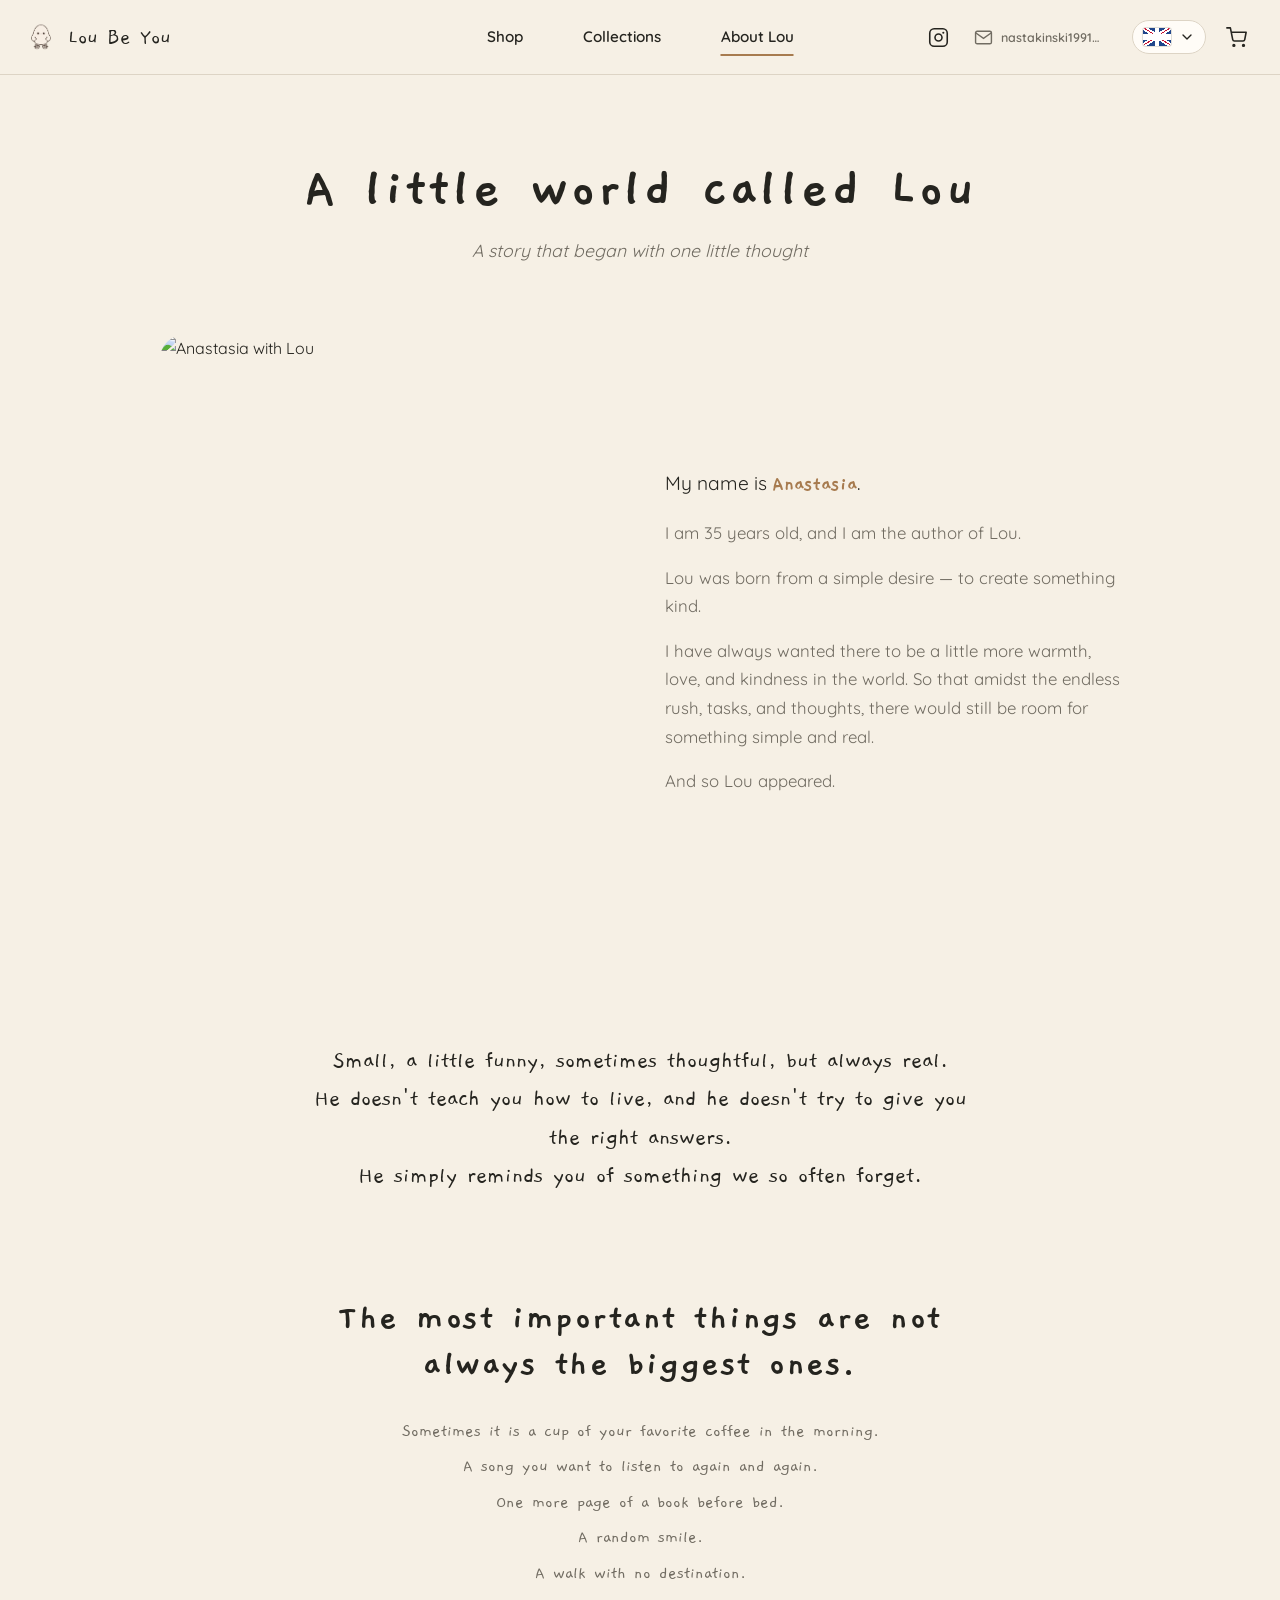
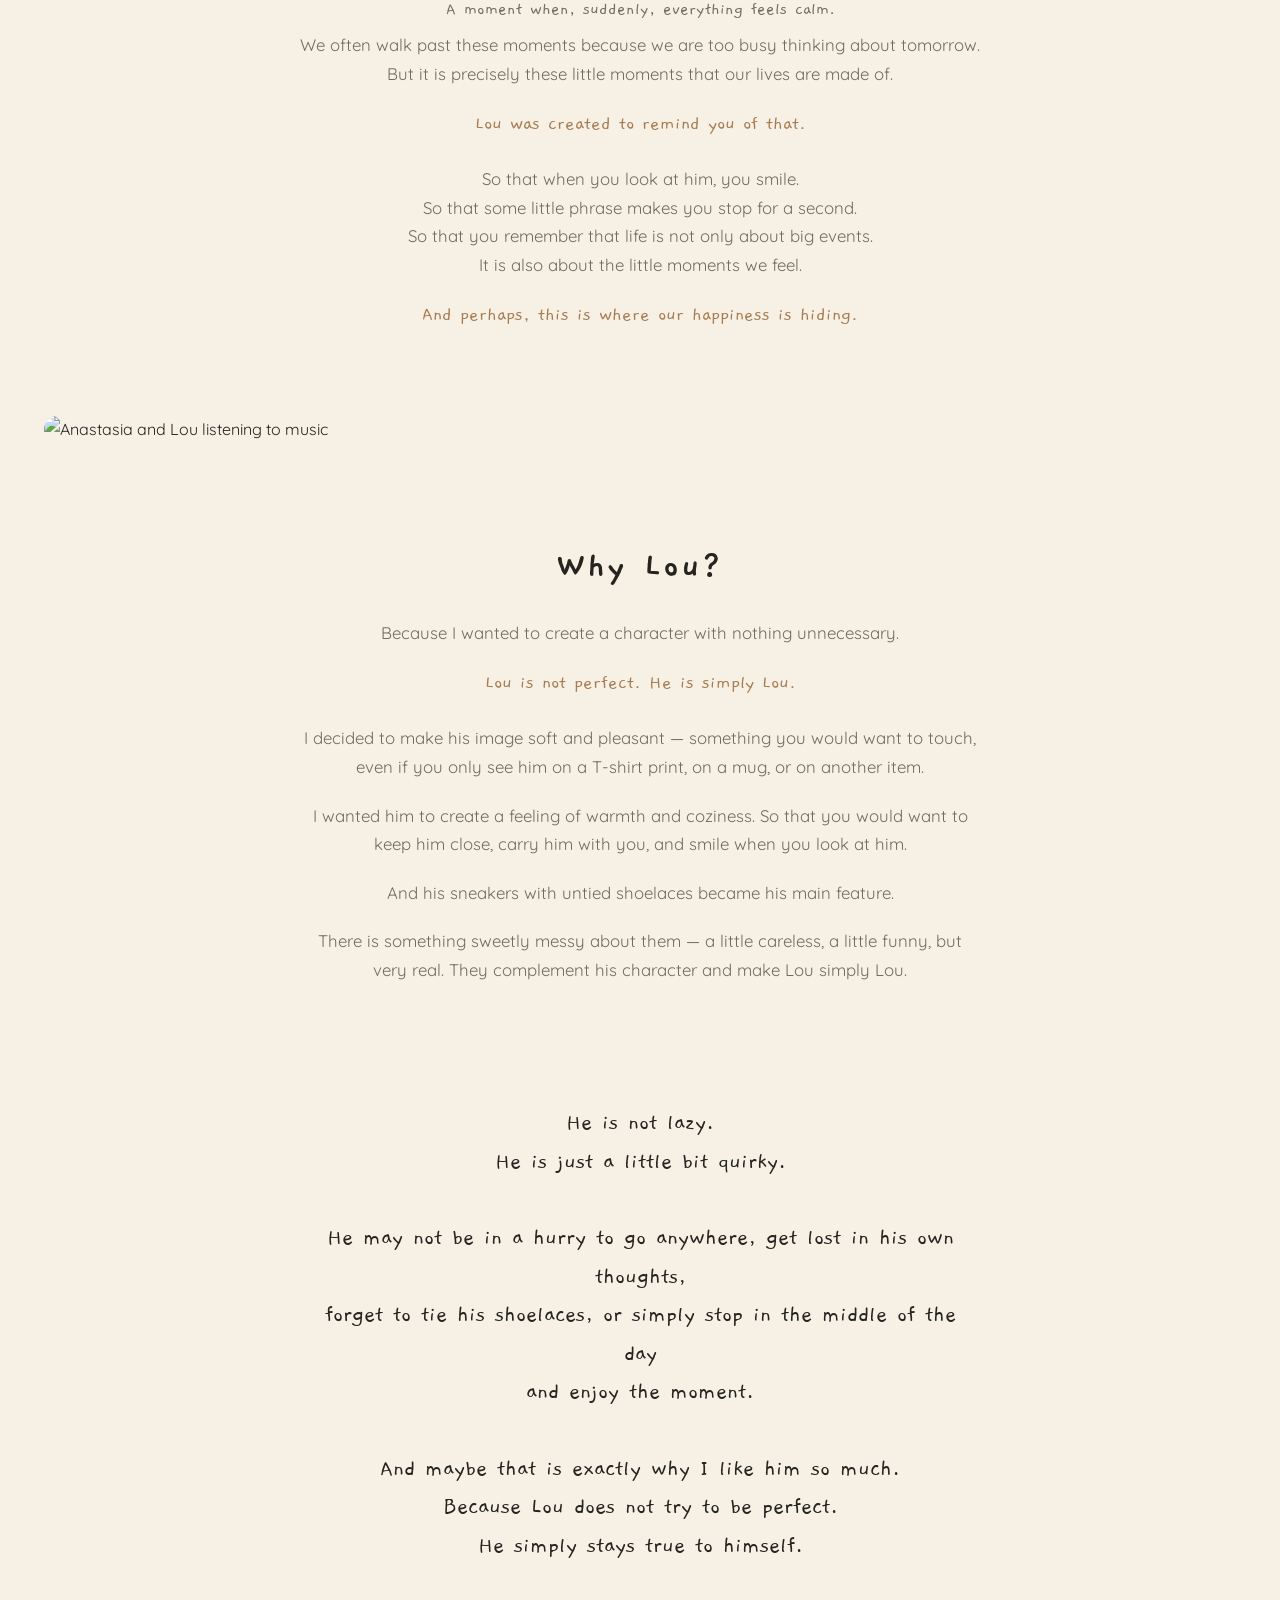
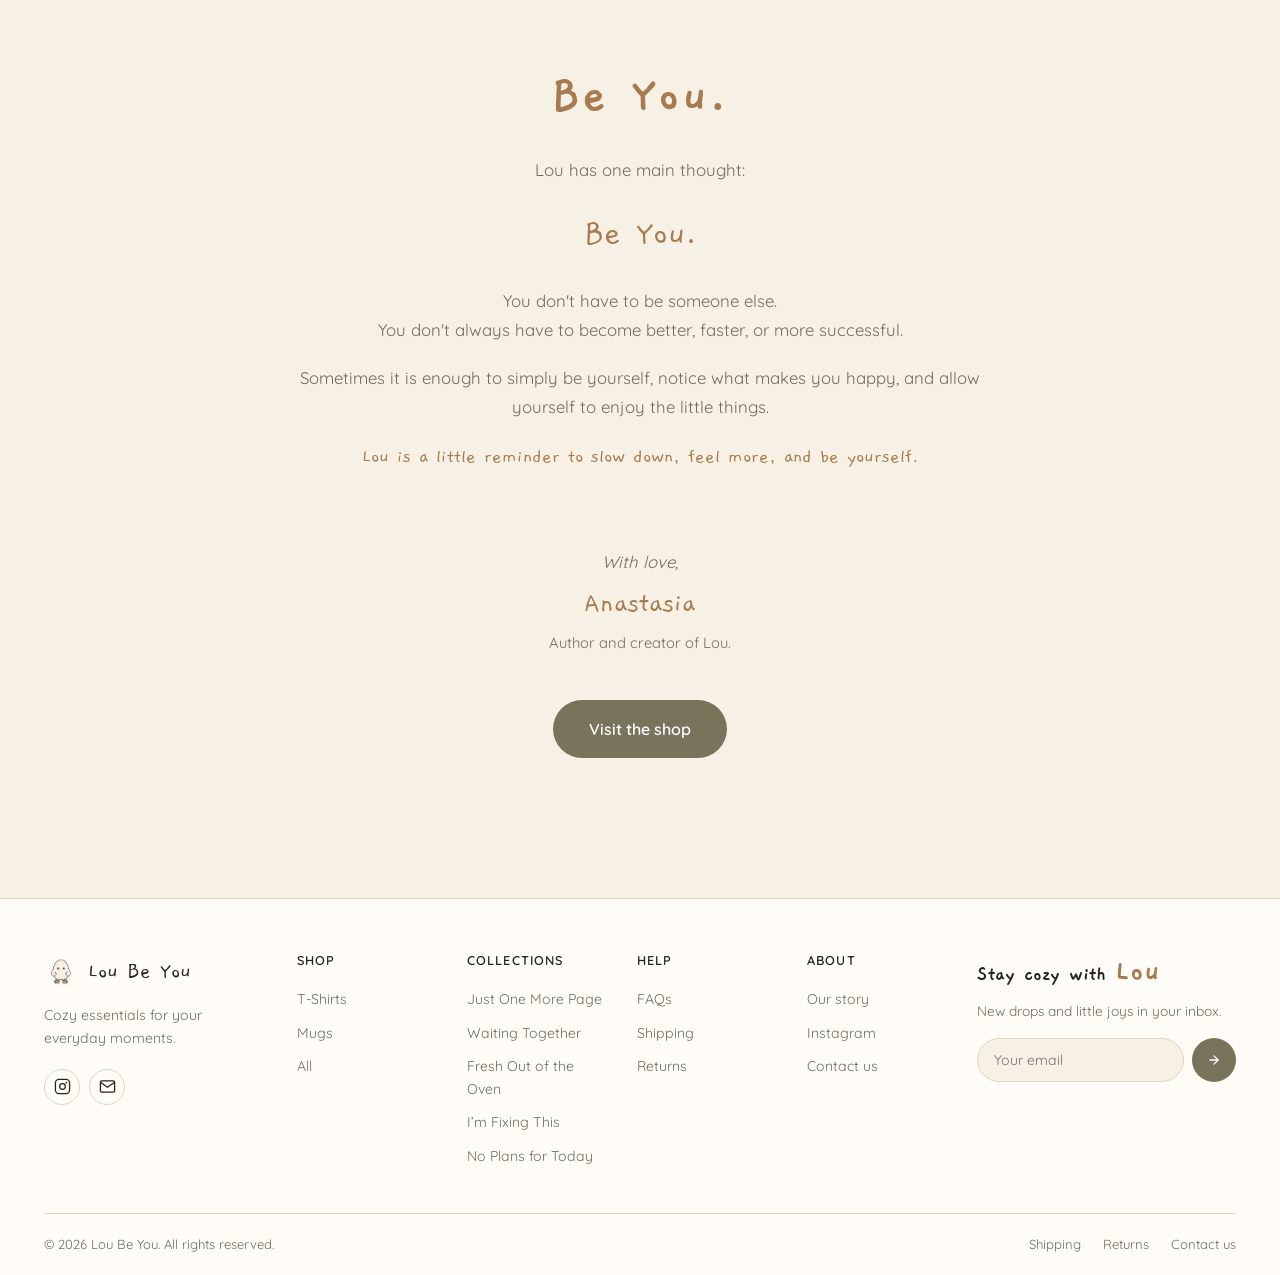
==== commit e7dcf4b9: "редактируем вкладку о luo" ====
--- a/about.html
+++ b/about.html
@@ -1,64 +1,144 @@
 <!DOCTYPE html>
-<html lang="vi">
+<html lang="en">
 <head>
 <meta charset="UTF-8">
 <meta name="viewport" content="width=device-width, initial-scale=1">
-<title>Lou Be You — About Lou</title>
+<title>Lou Be You — About</title>
+<meta name="description" content="The story of Lou — a small character born from a simple desire to create something kind.">
 <link rel="icon" href="assets/img/lou-logo.webp">
+<link rel="canonical" href="https://loubeyou.shop/about.html">
+<meta property="og:type" content="website">
+<meta property="og:url" content="https://loubeyou.shop/about.html">
+<meta property="og:title" content="Lou Be You — About">
+<meta property="og:description" content="The story of Lou — a small character born from a simple desire to create something kind.">
+<meta property="og:image" content="https://loubeyou.shop/assets/img/lou-logo.webp">
+<meta name="twitter:card" content="summary_large_image">
 <link rel="preconnect" href="https://fonts.googleapis.com">
 <link rel="preconnect" href="https://fonts.gstatic.com" crossorigin>
-<link href="https://fonts.googleapis.com/css2?family=Quicksand:wght@400;500;600;700&family=Gaegu:wght@400;700&display=swap" rel="stylesheet">
+<link href="https://fonts.googleapis.com/css2?family=Quicksand:wght@400;500;600;700&family=Gaegu:wght@400;700&family=Pangolin&display=swap" rel="stylesheet">
 <link rel="stylesheet" href="assets/css/style.css">
 </head>
 <body data-page="about">
 
 <div data-header></div>
 
-<main>
-  <section class="about-hero">
-    <div class="wrap">
-      <img src="assets/img/lou-logo.webp" alt="Lou">
-      <h1 class="page-title" data-i18n="about.title">About Lou</h1>
-      <p class="about-lead" data-i18n="about.lead"></p>
+<!-- Герой -->
+<section class="about-page-hero">
+  <div class="wrap">
+    <h1 class="about-page-title">A little world called Lou</h1>
+    <p class="about-page-subtitle">A story that began with one little thought</p>
+  </div>
+</section>
+
+<!-- Блок: Intro + фото -->
+<section class="about-section wrap">
+  <div class="about-two-col">
+    <div class="about-photo about-photo--portrait">
+      <img src="assets/img/about-anastasia-1.jpg" alt="Anastasia with Lou">
     </div>
-  </section>
+    <div class="about-text">
+      <p class="about-greeting">My name is <strong>Anastasia</strong>.</p>
+      <p>I am 35 years old, and I am the author of Lou.</p>
+      <p>Lou was born from a simple desire — to create something kind.</p>
+      <p>I have always wanted there to be a little more warmth, love, and kindness in the world. So that amidst the endless rush, tasks, and thoughts, there would still be room for something simple and real.</p>
+      <p>And so Lou appeared.</p>
+    </div>
+  </div>
+</section>
 
-  <section class="wrap">
-    <div class="about-body">
-      <p data-i18n="about.p1"></p>
-      <p data-i18n="about.p2"></p>
-      <p data-i18n="about.p3"></p>
+<!-- Блок: Цитата -->
+<section class="about-quote-section">
+  <div class="wrap">
+    <blockquote class="about-blockquote">
+      Small, a little funny, sometimes thoughtful, but always real.<br>
+      He doesn't teach you how to live, and he doesn't try to give you the right answers.<br>
+      He simply reminds you of something we so often forget.
+    </blockquote>
+  </div>
+</section>
+
+<!-- Блок: Самое важное -->
+<section class="about-section wrap">
+  <div class="about-centered">
+    <h2 class="about-heading">The most important things are not always the biggest ones.</h2>
+    <div class="about-moments">
+      <p>Sometimes it is a cup of your favorite coffee in the morning.</p>
+      <p>A song you want to listen to again and again.</p>
+      <p>One more page of a book before bed.</p>
+      <p>A random smile.</p>
+      <p>A walk with no destination.</p>
+      <p>A moment when, suddenly, everything feels calm.</p>
     </div>
+    <p class="about-soft">We often walk past these moments because we are too busy thinking about tomorrow. But it is precisely these little moments that our lives are made of.</p>
+    <p class="about-accent">Lou was created to remind you of that.</p>
+    <p class="about-soft">So that when you look at him, you smile.<br>
+    So that some little phrase makes you stop for a second.<br>
+    So that you remember that life is not only about big events.<br>
+    It is also about the little moments we feel.</p>
+    <p class="about-accent">And perhaps, this is where our happiness is hiding.</p>
+  </div>
+</section>
 
-    <div class="about-gallery">
-      <div><img src="assets/img/design-no-plans.webp" alt="" loading="lazy"></div>
-      <div><img src="assets/img/design-one-more-page.webp" alt="" loading="lazy"></div>
-      <div><img src="assets/img/design-rain.webp" alt="" loading="lazy"></div>
-      <div><img src="assets/img/design-waiting.webp" alt="" loading="lazy"></div>
-    </div>
+<!-- Широкое фото -->
+<section class="about-wide-photo">
+  <div class="wrap">
+    <img src="assets/img/about-anastasia-2.jpg" alt="Anastasia and Lou listening to music">
+  </div>
+</section>
 
-    <div class="about-body" style="padding-bottom:40px">
-      <div class="accordion" id="shipping">
-        <div class="acc-item open">
-          <button class="acc-head"><span data-i18n="footer.shipping">Shipping</span></button>
-          <div class="acc-body" data-ship></div>
-        </div>
-        <div class="acc-item" id="returns">
-          <button class="acc-head"><span data-i18n="footer.returns">Returns</span></button>
-          <div class="acc-body" data-returns></div>
-        </div>
-        <div class="acc-item" id="faq">
-          <button class="acc-head"><span data-i18n="footer.faq">FAQ</span></button>
-          <div class="acc-body" data-faq></div>
-        </div>
-      </div>
+<!-- Блок: Why Lou -->
+<section class="about-section wrap">
+  <div class="about-centered">
+    <h2 class="about-heading">Why Lou?</h2>
+    <p class="about-soft">Because I wanted to create a character with nothing unnecessary.</p>
+    <p class="about-accent">Lou is not perfect. He is simply Lou.</p>
+    <p class="about-soft">I decided to make his image soft and pleasant — something you would want to touch, even if you only see him on a T-shirt print, on a mug, or on another item.</p>
+    <p class="about-soft">I wanted him to create a feeling of warmth and coziness. So that you would want to keep him close, carry him with you, and smile when you look at him.</p>
+    <p class="about-soft">And his sneakers with untied shoelaces became his main feature.</p>
+    <p class="about-soft">There is something sweetly messy about them — a little careless, a little funny, but very real. They complement his character and make Lou simply Lou.</p>
+  </div>
+</section>
 
-      <div style="text-align:center;margin-top:40px">
-        <a href="shop.html" class="btn btn-primary btn-lg" data-i18n="about.cta">Visit the shop</a>
-      </div>
-    </div>
-  </section>
-</main>
+<!-- Блок: Характер -->
+<section class="about-quote-section">
+  <div class="wrap">
+    <blockquote class="about-blockquote">
+      He is not lazy.<br>
+      He is just a little bit quirky.<br><br>
+      He may not be in a hurry to go anywhere, get lost in his own thoughts,<br>
+      forget to tie his shoelaces, or simply stop in the middle of the day<br>
+      and enjoy the moment.<br><br>
+      And maybe that is exactly why I like him so much.<br>
+      Because Lou does not try to be perfect.<br>
+      He simply stays true to himself.
+    </blockquote>
+  </div>
+</section>
+
+<!-- Блок: Be You -->
+<section class="about-section about-beyou wrap">
+  <div class="about-centered">
+    <h2 class="about-heading about-heading--big">Be You.</h2>
+    <p class="about-soft">Lou has one main thought:</p>
+    <p class="about-accent about-accent--large">Be You.</p>
+    <p class="about-soft">You don't have to be someone else.<br>
+    You don't always have to become better, faster, or more successful.</p>
+    <p class="about-soft">Sometimes it is enough to simply be yourself, notice what makes you happy, and allow yourself to enjoy the little things.</p>
+    <p class="about-accent">Lou is a little reminder to slow down, feel more, and be yourself.</p>
+  </div>
+</section>
+
+<!-- Подпись -->
+<section class="about-sign wrap">
+  <p>With love,</p>
+  <p class="about-sign-name">Anastasia</p>
+  <p class="about-sign-role">Author and creator of Lou.</p>
+</section>
+
+<!-- CTA -->
+<section class="about-cta wrap">
+  <a href="shop.html" class="btn btn-primary btn-lg">Visit the shop</a>
+</section>
 
 <div data-footer></div>
 
@@ -66,45 +146,5 @@
 <script src="assets/js/i18n.js"></script>
 <script src="assets/js/products.js"></script>
 <script src="assets/js/app.js"></script>
-<script>
-(function () {
-  const COPY = {
-    vi: {
-      ship: "Chúng tôi giao hàng trên toàn Việt Nam. Đơn hàng được xử lý trong 1–2 ngày làm việc, thời gian giao từ 2 đến 5 ngày tuỳ khu vực. Phí vận chuyển 30.000 ₫, miễn phí cho đơn từ 500.000 ₫.",
-      ret: "Bạn có thể đổi hoặc trả hàng trong 14 ngày kể từ khi nhận, với điều kiện sản phẩm chưa qua sử dụng và còn nguyên nhãn mác. Nhắn tin cho chúng tôi qua Instagram hoặc email, chúng tôi sẽ hướng dẫn từng bước.",
-      faq: "<strong>Áo có bị co sau khi giặt không?</strong><br>Không đáng kể. Hãy giặt ở nước lạnh và phơi trong bóng râm.<br><br><strong>In có bền không?</strong><br>Có. Chúng tôi in DTG, hình in giữ màu qua hàng chục lần giặt.<br><br><strong>Tôi có thể đặt số lượng lớn không?</strong><br>Được. Hãy liên hệ qua email để nhận báo giá riêng."
-    },
-    en: {
-      ship: "We ship across Vietnam. Orders are processed within 1–2 working days and arrive in 2–5 days depending on the region. Shipping is 30,000 ₫, free on orders from 500,000 ₫.",
-      ret: "You can exchange or return an item within 14 days of delivery, as long as it is unworn and still has its tags. Message us on Instagram or by email and we'll walk you through it.",
-      faq: "<strong>Will the t-shirt shrink?</strong><br>Only slightly. Wash cold and dry in the shade.<br><br><strong>How durable is the print?</strong><br>Very. We use DTG printing that holds its colour through dozens of washes.<br><br><strong>Can I order in bulk?</strong><br>Yes. Email us and we'll send you a separate quote."
-    },
-    ru: {
-      ship: "Доставляем по всему Вьетнаму. Заказ собираем за 1–2 рабочих дня, доставка занимает от 2 до 5 дней в зависимости от региона. Стоимость доставки 30 000 ₫, бесплатно от 500 000 ₫.",
-      ret: "Обменять или вернуть товар можно в течение 14 дней после получения, если он не был в носке и на нём сохранены бирки. Напиши нам в Instagram или на почту — подскажем, что делать дальше.",
-      faq: "<strong>Футболка сядет после стирки?</strong><br>Незначительно. Стирай в холодной воде и суши в тени.<br><br><strong>Насколько стойкий принт?</strong><br>Очень. Мы печатаем методом DTG — принт держит цвет десятки стирок.<br><br><strong>Можно заказать оптом?</strong><br>Да. Напиши на почту, пришлём отдельное предложение."
-    }
-  };
-
-  function render() {
-    const c = COPY[LOU.getLang()] || COPY.en;
-    document.querySelector("[data-ship]").innerHTML = c.ship;
-    document.querySelector("[data-returns]").innerHTML = c.ret;
-    document.querySelector("[data-faq]").innerHTML = c.faq;
-  }
-
-  document.querySelectorAll(".acc-head").forEach(function (h) {
-    h.innerHTML += LOU_ICON_CHEVRON();
-    h.addEventListener("click", function () { h.parentElement.classList.toggle("open"); });
-  });
-  function LOU_ICON_CHEVRON() {
-    return '<svg width="16" height="16" viewBox="0 0 24 24" fill="none" stroke="currentColor" stroke-width="2" stroke-linecap="round" stroke-linejoin="round"><polyline points="6 9 12 15 18 9"/></svg>';
-  }
-
-  document.addEventListener("products:ready", render);
-  document.addEventListener("lang:change", render);
-  document.addEventListener("DOMContentLoaded", function () { setTimeout(render, 30); });
-})();
-</script>
 </body>
 </html>
--- a/assets/css/style.css
+++ b/assets/css/style.css
@@ -3,9 +3,8 @@
    ============================================================ */
 
 /* --- Шрифт Yoon SunShower -----------------------------------
-   Положи файл шрифта в assets/fonts/ и он подхватится сам.
-   Поддерживаются .woff2 / .woff / .otf / .ttf
-   Пока файла нет — используется запасной рукописный шрифт. */
+   Если файл шрифта появится в assets/fonts/, раскомментируй @font-face ниже.
+   Пока его нет — font-display начинается сразу с Gaegu.
 @font-face {
   font-family: "Yoon SunShower";
   src: url("../fonts/YoonSunShower.woff2") format("woff2"),
@@ -16,6 +15,7 @@
   font-style: normal;
   font-display: swap;
 }
+*/
 
 :root {
   /* Палитра */
@@ -35,7 +35,7 @@
   --shadow-lg: 0 20px 60px rgba(37,36,31,.14);
 
   /* Типографика */
-  --font-display: "Yoon SunShower", "Gaegu", "Comic Sans MS", cursive;
+  --font-display: "Gaegu", "Pangolin", "Comic Sans MS", cursive;
   --font-body: "Quicksand", -apple-system, BlinkMacSystemFont, "Segoe UI", sans-serif;
 
   --r-sm: 10px;
@@ -49,7 +49,7 @@
 
 *, *::before, *::after { box-sizing: border-box; }
 
-html { scroll-behavior: smooth; }
+html { scroll-behavior: smooth; -webkit-text-size-adjust: 100%; text-size-adjust: 100%; }
 @media (prefers-reduced-motion: reduce) {
   html { scroll-behavior: auto; }
   *, *::before, *::after {
@@ -186,6 +186,7 @@
 
 /* Переключатель языка */
 .lang { position: relative; }
+.lang-before-cart { margin-left: 6px; margin-right: 6px; }
 .lang-btn {
   display: flex; align-items: center; gap: 8px;
   padding: 7px 10px; border-radius: var(--r-pill);
@@ -193,6 +194,7 @@
   font-size: .82rem; font-weight: 700; letter-spacing: .04em;
   text-transform: uppercase; transition: border-color .2s;
 }
+.lang-btn .lang-name { display: none; }
 .lang-name { white-space: nowrap; text-transform: none; letter-spacing: 0; }
 .lang-btn [data-lang-flag] { display: flex; align-items: center; gap: 8px; }
 .lang-btn:hover { border-color: var(--moss); }
@@ -252,13 +254,13 @@
    ============================================================ */
 .hero { position: relative; overflow: hidden; }
 .hero-bg {
-  position: relative; min-height: 620px;
+  position: relative; min-height: 820px;
   display: flex; align-items: center;
   background: linear-gradient(105deg, #EFE7D8 0%, #E6DECB 55%, #DDD2BB 100%);
 }
 .hero-photo {
   position: absolute; inset: 0; width: 100%;
-  background: url("../img/hero-tshirt.webp") center 34%/cover no-repeat;
+  background: url("../img/hero-tshirt.webp") center -100px/100% auto no-repeat;
 }
 .hero-photo::before {
   content: ""; position: absolute; inset: 0;
@@ -269,10 +271,15 @@
 .hero-title {
   font-family: var(--font-display);
   font-size: clamp(2.9rem, 6vw, 4.6rem);
+  letter-spacing: .05em;
   line-height: 1.02; color: var(--ink); margin-bottom: 22px;
 }
 .hero-title span { display: block; }
 .hero-title span:empty { display: none; }
+html[lang="en"] .hero-title,
+html[lang="vi"] .hero-title {
+  font-size: clamp(3.8rem, 8vw, 6rem);
+}
 .hero-text {
   font-size: 1.06rem; color: var(--ink-soft);
   max-width: 380px; margin-bottom: 30px;
@@ -310,8 +317,15 @@
 }
 .hero-card-img img {
   width: 100%; height: 100%; object-fit: contain;
-  transform: scale(1.48); transform-origin: center bottom;
+  transform: scale(1.75) translateY(-8%);
+  transform-origin: center center;
   filter: drop-shadow(0 10px 12px rgba(37,36,31,.12));
+}
+.hero-card:first-child .hero-card-img img {
+  transform: scale(2.1) translateX(-5%) translateY(-23%);
+}
+.hero-card:last-child .hero-card-img img {
+  transform: scale(2.275) translateX(-5%) translateY(-3%);
 }
 .hero-card h3 { font-family: var(--font-body); font-size: .94rem; line-height: 1.38; font-weight: 700; margin-bottom: 13px; }
 .hero-card p { font-size: .9rem; color: var(--ink-soft); margin: 0 0 11px; line-height: 1.45; }
@@ -346,7 +360,7 @@
   display: flex; align-items: flex-end; justify-content: space-between;
   gap: 20px; margin-bottom: 34px;
 }
-.section-title { font-family: var(--font-display); font-size: clamp(1.9rem, 3.4vw, 2.7rem); }
+.section-title { font-family: var(--font-display); font-size: clamp(1.9rem, 3.4vw, 2.7rem); letter-spacing: .05em; }
 .section-sub { color: var(--ink-soft); margin: 8px 0 0; font-size: .98rem; }
 
 /* Коллекции на главной */
@@ -369,18 +383,19 @@
 .carousel-next { right: -22px; }
 .coll-card {
   position: relative; border-radius: var(--r-lg); overflow: hidden;
-  background: var(--caramel-soft); aspect-ratio: 1/1;
+  background: linear-gradient(to bottom, var(--caramel-soft) 60%, #fff 100%); aspect-ratio: 5/6;
+  border: 1px solid var(--border);
   display: flex; align-items: flex-end;
   transition: transform .25s, box-shadow .25s;
 }
 .coll-card:hover { transform: translateY(-4px); box-shadow: var(--shadow-md); }
 .coll-card img {
   position: absolute; inset: 0; width: 100%; height: 100%;
-  object-fit: contain; padding: 9% 11% 25%;
+  object-fit: contain; padding: 4% 4% 28%;
   transition: transform .35s;
 }
-.coll-card[data-c="fix"] img, .coll-card[href*="fix"] img { object-fit: cover; padding: 0; object-position: center 62%; transform: scale(2.2); }
-.coll-card[data-c="fix"]:hover img, .coll-card[href*="fix"]:hover img { transform: scale(2.3); }
+.coll-card[data-c="fix"] img, .coll-card[href*="fix"] img { object-fit: contain; padding: 6% 6% 30%; }
+.coll-card[data-c="fix"]:hover img, .coll-card[href*="fix"]:hover img { transform: scale(1.05); }
 .coll-hit {
   position: absolute; top: 12px; left: 12px; z-index: 4;
   padding: 6px 12px; border-radius: var(--r-pill);
@@ -390,10 +405,13 @@
 .coll-card:hover img { transform: scale(1.05); }
 .coll-card-label {
   position: relative; z-index: 2; width: 100%;
-  padding: 34px 14px 14px; text-align: center;
-  background: linear-gradient(transparent, rgba(255,252,247,.94) 45%);
-}
-.coll-card-label strong { display: block; font-size: .95rem; font-weight: 700; }
+  padding: 8px 14px 14px; text-align: center;
+  background: none;
+}
+.coll-card-label strong {
+  display: block; font-size: .95rem; font-weight: 700;
+  white-space: nowrap; overflow: hidden; text-overflow: ellipsis;
+}
 .coll-card-label small { font-size: .76rem; color: var(--ink-soft); }
 
 /* Баннер */
@@ -418,6 +436,18 @@
 }
 .banner .btn { background: var(--white-soft); color: var(--ink); }
 .banner .btn:hover { background: #fff; }
+
+/* Lou accent */
+.lou-accent {
+  font-size: 1.56em;
+  font-weight: 700;
+  color: var(--caramel);
+  letter-spacing: .02em;
+}
+.banner-content .lou-accent {
+  color: #F2D9B8;
+  font-size: 1.62em;
+}
 
 /* ============================================================
    КАРТОЧКА ТОВАРА
@@ -434,10 +464,11 @@
   color: inherit;
 }
 
-.product-page { padding-top: 44px; padding-bottom: 70px; }
+.product-page { padding-top: 0; padding-bottom: 70px; }
 .product-page .modal-box {
   width: 100%; min-width: 0; max-width: none; max-height: none; overflow: visible;
   border: 1px solid var(--border); box-shadow: var(--shadow-md);
+  border-radius: var(--r-lg);
 }
 .card:hover { transform: translateY(-4px); box-shadow: var(--shadow-md); border-color: var(--caramel-soft); }
 .card-media {
@@ -476,11 +507,12 @@
 .price { font-size: 1.06rem; font-weight: 700; }
 .price-old { font-size: .85rem; color: var(--ink-soft); text-decoration: line-through; }
 
+
 /* ============================================================
    ФИЛЬТРЫ МАГАЗИНА
    ============================================================ */
 .page-head { padding: 46px 0 28px; text-align: center; }
-.page-title { font-family: var(--font-display); font-size: clamp(2.2rem, 4.6vw, 3.2rem); }
+.page-title { font-family: var(--font-display); font-size: clamp(2.2rem, 4.6vw, 3.2rem); letter-spacing: .05em; }
 .page-sub { color: var(--ink-soft); margin-top: 8px; }
 .breadcrumbs {
   display: flex; align-items: center; justify-content: center; gap: 9px;
@@ -489,7 +521,24 @@
 }
 .breadcrumbs a { color: var(--moss); font-weight: 700; }
 .breadcrumbs a:hover { color: var(--caramel); }
-.breadcrumbs-product { justify-content: flex-start; margin: 22px 0 -20px; }
+.bc-ellipsis {
+  position: relative; cursor: pointer; font-weight: 700; color: var(--moss);
+  padding: 2px 4px; border-radius: 4px; user-select: none;
+}
+.bc-ellipsis:hover { color: var(--caramel); }
+.bc-dropdown {
+  display: none; position: absolute; top: 100%; left: 0; z-index: 100;
+  background: var(--white-soft); border: 1px solid var(--border);
+  border-radius: var(--r-sm); box-shadow: var(--shadow-md);
+  padding: 6px 0; min-width: 160px; margin-top: 4px;
+}
+.bc-dropdown.open { display: block; }
+.bc-dropdown a {
+  display: block; padding: 8px 16px; font-size: .84rem;
+  color: var(--ink); font-weight: 600; white-space: nowrap;
+}
+.bc-dropdown a:hover { background: var(--ivory); color: var(--caramel); }
+.breadcrumbs-product { justify-content: flex-start; margin: 22px 0; }
 .breadcrumbs-shop { justify-content: flex-start; }
 .shop-topline {
   display: flex; align-items: center; justify-content: space-between;
@@ -537,6 +586,82 @@
 .empty-state { text-align: center; padding: 70px 20px; color: var(--ink-soft); }
 .empty-state img { width: 110px; margin: 0 auto 20px; opacity: .55; }
 
+/* ---- Фильтры в одну строку ---- */
+.filter-panel--row {
+  display: flex; flex-wrap: wrap; align-items: end; gap: 12px;
+  margin-bottom: 14px;
+  padding: 16px 22px;
+  border: 1px solid var(--border); border-radius: var(--r-lg);
+  background: rgba(255,252,247,.76);
+}
+.filter-panel--row label { display: grid; gap: 5px; min-width: 0; flex: 1 1 130px; }
+.filter-panel--row label > span {
+  font-size: .72rem; text-transform: uppercase; letter-spacing: .07em;
+  font-weight: 700; color: var(--ink-soft);
+}
+.filter-panel--row .select { width: 100%; min-width: 0; border-radius: var(--r-sm); }
+.filter-panel--row .filter-reset { white-space: nowrap; align-self: end; padding: 9px 16px; background: var(--moss-tint); border-radius: var(--r-sm); }
+
+/* ---- Баннеры категорий ---- */
+.category-banners { margin-bottom: 24px; }
+.banners-grid {
+  display: grid;
+  grid-template-columns: repeat(2, 1fr);
+  gap: 16px;
+}
+.cat-banner {
+  display: flex; align-items: center; gap: 20px;
+  padding: 14px 24px 14px 15%;
+  min-height: 130px;
+  background: var(--white-soft);
+  border: 1px solid var(--border);
+  border-radius: var(--r-lg);
+  transition: transform .2s, box-shadow .2s, border-color .2s;
+  text-decoration: none; color: inherit;
+}
+.cat-banner:hover {
+  transform: translateY(-3px);
+  box-shadow: var(--shadow-md);
+  border-color: var(--caramel-soft);
+}
+.cat-banner__img {
+  flex-shrink: 0; width: auto; height: calc(130px - 28px);
+  overflow: visible;
+  background: transparent;
+}
+.cat-banner__img img { width: auto; height: 100%; object-fit: contain; }
+.cat-banner__name {
+  font-size: 1.15rem; font-weight: 700; line-height: 1.3;
+  text-align: left; flex: 1;
+}
+
+/* ---- Кнопка «Показать ещё» ---- */
+.show-more-wrap {
+  text-align: center; padding: 32px 0 0;
+}
+.show-more-btn {
+  padding: 12px 40px;
+  border: 1.5px solid var(--border);
+  border-radius: var(--r-pill);
+  background: var(--white-soft);
+  font-weight: 600; font-size: .95rem;
+  transition: all .18s;
+}
+.show-more-btn:hover {
+  border-color: var(--moss);
+  background: var(--moss);
+  color: #fff;
+}
+
+@media (max-width: 600px) {
+  .banners-grid { grid-template-columns: 1fr; gap: 10px; }
+  .cat-banner { padding: 10px 16px 10px 10%; gap: 14px; min-height: 100px; }
+  .cat-banner__img { height: calc(100px - 20px); }
+  .cat-banner__name { font-size: .95rem; }
+  .filter-panel--row { padding: 12px 14px; gap: 8px; }
+  .filter-panel--row label { flex: 1 1 100%; }
+}
+
 /* ============================================================
    МОДАЛКА ТОВАРА
    ============================================================ */
@@ -569,31 +694,44 @@
 .modal-close:hover { background: var(--border); }
 
 .pd { display: grid; grid-template-columns: 1fr 1fr; min-width: 0; }
-.pd-media { min-width: 0; background: var(--ivory); padding: 34px; }
+.pd-media { min-width: 0; background: var(--ivory); padding: 34px; border-radius: var(--r-lg) 0 0 var(--r-lg); }
 .pd-main {
   aspect-ratio: 1/1; display: grid; place-items: center;
   background: var(--white-soft); border-radius: var(--r-md); overflow: hidden;
+  cursor: zoom-in; position: relative;
 }
 .pd-main img { width: 100%; height: 100%; object-fit: cover; padding: 0; }
-.pd-thumbs { display: flex; gap: 10px; margin-top: 14px; }
+.pd-lightbox {
+  position: fixed; inset: 0; z-index: 9999;
+  background: rgba(0,0,0,.85); display: flex; align-items: center; justify-content: center;
+  cursor: zoom-out; opacity: 0; transition: opacity .25s;
+}
+.pd-lightbox.show { opacity: 1; }
+.pd-lightbox img { max-width: 92vw; max-height: 92vh; object-fit: contain; border-radius: 8px; }
+.pd-thumbs { display: flex; gap: 10px; margin-top: 14px; justify-content: center; }
 .pd-thumb {
   width: 66px; height: 66px; border-radius: var(--r-sm);
   border: 2px solid transparent; background: var(--white-soft);
-  overflow: hidden; padding: 5px; transition: border-color .18s;
-}
-.pd-thumb img { width: 100%; height: 100%; object-fit: contain; }
+  overflow: hidden; padding: 0; transition: border-color .18s;
+}
+.pd-thumb img { width: 100%; height: 100%; object-fit: cover; }
 .pd-thumb.active { border-color: var(--caramel); }
+.pd-dots { display: none; justify-content: center; gap: 8px; margin-bottom: 10px; }
+.pd-dot { width: 8px; height: 8px; border-radius: 50%; background: var(--border); cursor: pointer; transition: background .2s; }
+.pd-dot.active { background: var(--caramel); }
 
 .pd-info { min-width: 0; padding: 40px 36px 36px; }
 .pd-cat {
   font-size: .74rem; text-transform: uppercase; letter-spacing: .09em;
   color: var(--ink-soft); font-weight: 700; margin-bottom: 10px;
 }
-.pd-title { font-size: 1.5rem; line-height: 1.28; margin-bottom: 8px; overflow-wrap: anywhere; }
+.pd-title { font-size: 1.5rem; line-height: 1.28; margin-bottom: 4px; overflow-wrap: anywhere; }
+.pd-sku { font-size: .86rem; color: var(--ink-soft); margin-bottom: 8px; }
+.pd-sku-label { font-weight: 600; color: var(--ink); }
 .pd-quote { font-family: var(--font-display); font-size: 1.3rem; color: var(--caramel); margin-bottom: 18px; }
-.pd-price { display: flex; align-items: baseline; gap: 11px; margin-bottom: 8px; }
-.pd-price .price { font-size: 1.6rem; }
-.pd-stock { margin-bottom: 22px; }
+.pd-price { display: flex; align-items: baseline; gap: 11px; margin-bottom: 12px; margin-top: 18px; }
+.pd-price .price { font-size: 2.72rem; }
+.pd-stock { margin-bottom: 33px; }
 
 .field { margin-bottom: 20px; }
 .field-label {
@@ -648,17 +786,25 @@
 .acc-item + .acc-item { border-top: 1px solid var(--border); }
 
 .similar { min-width: 0; padding: 30px 36px 36px; border-top: 1px solid var(--border); }
-.similar h3 { font-family: var(--font-display); font-size: 1.35rem; margin-bottom: 18px; }
+.similar h3 { font-family: var(--font-display); font-size: 1.35rem; margin-bottom: 18px; letter-spacing: .05em; }
+html[lang="ru"] .similar h3 { letter-spacing: .1em; }
+html[lang="ru"] .hero-title,
+html[lang="ru"] .section-title,
+html[lang="ru"] .page-title { letter-spacing: .1em; }
 .similar-row { display: grid; grid-template-columns: repeat(5, 1fr); gap: 12px; }
-.similar-card { min-width: 0; text-align: left; transition: transform .2s; }
-.similar-card:hover { transform: translateY(-3px); }
+.similar-card {
+  min-width: 0; text-align: left; transition: transform .2s;
+  border: 1px solid var(--border); border-radius: var(--r-md);
+  overflow: hidden; background: var(--white-soft);
+}
+.similar-card:hover { transform: translateY(-3px); box-shadow: var(--shadow-md); }
 .similar-card .sc-media {
-  aspect-ratio: 1/1; background: var(--ivory); border-radius: var(--r-md);
-  overflow: hidden; margin-bottom: 9px;
-}
-.similar-card img { width: 100%; height: 100%; object-fit: contain; padding: 12%; }
-.similar-card strong { display: block; font-size: .8rem; font-weight: 600; line-height: 1.35; margin-bottom: 3px; overflow-wrap: anywhere; }
-.similar-card span { font-size: .82rem; font-weight: 700; color: var(--caramel); }
+  aspect-ratio: 1/1; background: var(--ivory);
+  overflow: hidden;
+}
+.similar-card img { width: 100%; height: 100%; object-fit: cover; padding: 0; }
+.similar-card strong { display: block; font-size: .8rem; font-weight: 600; line-height: 1.35; margin-bottom: 3px; overflow-wrap: anywhere; padding: 9px 10px 0; }
+.similar-card span { font-size: .82rem; font-weight: 700; color: var(--caramel); padding: 0 10px 10px; display: block; }
 
 /* Таблица размеров */
 .size-table { width: 100%; border-collapse: collapse; margin-top: 16px; font-size: .9rem; }
@@ -726,6 +872,7 @@
 /* ============================================================
    О LOU
    ============================================================ */
+/* --- About-страница (старые стили, не используются) --- */
 .about-hero { text-align: center; padding: 60px 0 40px; }
 .about-hero img { width: 170px; margin: 0 auto 26px; }
 .about-lead {
@@ -737,6 +884,114 @@
 .about-gallery { display: grid; grid-template-columns: repeat(4, 1fr); gap: 16px; margin: 46px 0; }
 .about-gallery div { aspect-ratio: 1/1; background: var(--white-soft); border-radius: var(--r-lg); overflow: hidden; }
 .about-gallery img { width: 100%; height: 100%; object-fit: contain; padding: 12%; }
+
+/* --- About-страница: новый дизайн --- */
+.about-page-hero {
+  text-align: center; padding: 80px 0 20px;
+  background: var(--ivory);
+}
+.about-page-title {
+  font-family: var(--font-display);
+  font-size: clamp(2.2rem, 5vw, 3.6rem);
+  letter-spacing: .05em; margin: 0 0 12px; color: var(--ink);
+}
+.about-page-subtitle {
+  font-size: 1.1rem; color: var(--ink-soft); margin: 0;
+  font-style: italic;
+}
+
+.about-section { padding: 50px 0; }
+
+.about-two-col {
+  display: grid; grid-template-columns: 1fr 1fr; gap: 50px;
+  align-items: center; max-width: 960px; margin: 0 auto;
+}
+.about-photo img {
+  width: 100%; border-radius: var(--r-lg);
+  object-fit: cover;
+}
+.about-photo--portrait img { aspect-ratio: 3/4; }
+
+.about-text p {
+  font-size: 1.05rem; line-height: 1.7; color: var(--ink-soft);
+  margin: 0 0 16px;
+}
+.about-greeting {
+  font-size: 1.2rem !important; color: var(--ink) !important;
+}
+.about-greeting strong {
+  font-family: var(--font-display); font-size: 1.4rem;
+  color: var(--caramel);
+}
+
+.about-quote-section {
+  background: var(--ivory); padding: 50px 0;
+}
+.about-blockquote {
+  max-width: 700px; margin: 0 auto;
+  font-family: var(--font-display);
+  font-size: clamp(1.15rem, 2.2vw, 1.5rem);
+  line-height: 1.6; text-align: center;
+  color: var(--ink); padding: 0 20px;
+}
+
+.about-centered {
+  max-width: 680px; margin: 0 auto; text-align: center;
+}
+.about-heading {
+  font-family: var(--font-display);
+  font-size: clamp(1.6rem, 3vw, 2.4rem);
+  letter-spacing: .04em; margin: 0 0 30px; color: var(--ink);
+}
+.about-heading--big {
+  font-size: clamp(2rem, 4.5vw, 3.2rem);
+  color: var(--caramel);
+}
+
+.about-moments p {
+  font-family: var(--font-display);
+  font-size: 1.15rem; line-height: 1.5;
+  color: var(--ink-soft); margin: 0 0 8px;
+}
+
+.about-soft {
+  font-size: 1.05rem; line-height: 1.7;
+  color: var(--ink-soft); margin: 0 0 20px;
+}
+.about-accent {
+  font-family: var(--font-display);
+  font-size: 1.25rem; color: var(--caramel);
+  margin: 0 0 24px;
+}
+.about-accent--large { font-size: clamp(1.6rem, 3vw, 2.2rem); }
+
+.about-wide-photo {
+  padding: 10px 0 50px;
+}
+.about-wide-photo img {
+  width: 100%; max-height: 500px;
+  object-fit: cover; border-radius: var(--r-lg);
+}
+
+.about-beyou { padding-bottom: 30px; }
+
+.about-sign {
+  text-align: center; padding: 20px 0 10px;
+}
+.about-sign p { margin: 0 0 4px; color: var(--ink-soft); font-style: italic; font-size: 1.05rem; }
+.about-sign-name {
+  font-family: var(--font-display) !important;
+  font-size: 1.8rem !important; color: var(--caramel) !important;
+  font-style: normal !important; margin-bottom: 4px !important;
+}
+.about-sign-role {
+  font-size: .92rem !important; color: var(--ink-soft) !important;
+  font-style: normal !important;
+}
+
+.about-cta {
+  text-align: center; padding: 30px 0 70px;
+}
 
 /* ============================================================
    ПОДВАЛ
@@ -831,8 +1086,14 @@
   .cart-layout { grid-template-columns: 1fr; }
   .summary { position: static; }
   .pd { grid-template-columns: 1fr; }
-  .pd-media { padding: 24px; }
-  .pd-info { padding: 26px 24px 30px; }
+  .pd-media { padding: 16px; border-radius: var(--r-lg) var(--r-lg) 0 0; }
+  .pd-info { padding: 20px 18px 24px; }
+  .pd-price .price { font-size: 2.2rem; }
+  .pd-stock { margin-bottom: 20px; }
+  .pd-price { margin-top: 12px; margin-bottom: 8px; }
+  .pd-thumbs { display: flex; flex-wrap: wrap; gap: 6px; justify-content: center; }
+  .pd-thumb { width: 50px; height: 50px; }
+  .pd-dots { display: flex; }
   .similar { padding: 24px; }
   .usp-grid { grid-template-columns: repeat(2, 1fr); gap: 26px 0; }
   .usp-item:nth-child(3) { border-left: none; }
@@ -843,27 +1104,40 @@
   .wrap { padding: 0 18px; }
   :root { --header-h: 64px; }
 
-  .hero-bg { min-height: auto; flex-direction: column; }
+  .breadcrumbs {
+    flex-wrap: nowrap; overflow: visible;
+    justify-content: flex-start;
+  }
+  .breadcrumbs > * { flex-shrink: 0; white-space: nowrap; }
+  .breadcrumbs-product { margin: 8px 0 10px; }
+  .similar-row { grid-template-columns: repeat(2, 1fr); }
+  .similar-card:nth-child(n+5) { display: none; }
+
+  .hero-bg { min-height: auto; flex-direction: column; background: var(--ivory); }
   .hero-photo {
-    position: relative; width: 100%; height: 300px; order: -1;
-    background-position: center center;
+    position: relative; width: 100%; height: 380px; order: -1;
+    background-position: center top; background-size: 100% auto;
+    margin-bottom: -50px;
   }
   .hero-photo::before {
-    background: linear-gradient(0deg, #EFE7D8 0%, rgba(239,231,216,.35) 40%, transparent 100%);
+    background: linear-gradient(0deg, var(--ivory) 0%, rgba(246,240,229,.4) 35%, transparent 100%);
   }
-  .hero .wrap { padding-top: 26px; padding-bottom: 46px; }
+  .hero .wrap { padding-top: 20px; padding-bottom: 46px; background: var(--ivory); }
   .hero-content { max-width: none; text-align: center; }
+  .header-contact-actions .icon-btn[aria-label="Instagram"],
+  .header-email-copy { display: none; }
   .hero-text { margin-left: auto; margin-right: auto; }
   .hero-proof { justify-content: center; }
 
-  .section { padding: 44px 0; }
-  .section-head { flex-direction: column; align-items: flex-start; gap: 10px; }
+  .section { padding: 30px 0; }
+  .section-head { flex-direction: column; align-items: flex-start; gap: 8px; margin-bottom: 18px; }
   .coll-row { grid-template-columns: repeat(2, 1fr); gap: 12px; }
   .collection-carousel .coll-card { flex-basis: min(72vw, 250px); }
   .carousel-btn { width: 40px; height: 40px; }
   .carousel-prev { left: -10px; }
   .carousel-next { right: -10px; }
   .products { grid-template-columns: repeat(2, 1fr); gap: 14px; }
+
   .card-body { padding: 13px 14px 16px; }
   .card-title { font-size: .88rem; }
   .card-quote { font-size: .9rem; margin-bottom: 9px; }
@@ -888,7 +1162,7 @@
   .shop-topline { align-items: flex-start; }
   .shop-topline .count { padding-top: 8px; white-space: nowrap; }
 
-  .header .logo span { display: none; }
+  .header .logo span { font-size: 1.1rem; }
   .header-contact-actions { margin-left: 6px; gap: 0; }
 
   .cart-row { flex-wrap: wrap; }
@@ -902,6 +1176,16 @@
   .usp-grid { grid-template-columns: 1fr 1fr; }
   .usp-item { border-left: none !important; padding: 0 10px; }
   .about-gallery { grid-template-columns: repeat(2, 1fr); }
+
+  .about-two-col { grid-template-columns: 1fr; gap: 30px; }
+  .about-photo--portrait img { aspect-ratio: 4/5; max-height: 420px; width: 100%; }
+  .about-page-hero { padding: 50px 0 16px; }
+  .about-page-title { font-size: clamp(1.8rem, 7vw, 2.6rem); }
+  .about-section { padding: 30px 0; }
+  .about-quote-section { padding: 30px 0; }
+  .about-blockquote { font-size: 1.1rem; }
+  .about-blockquote br { display: none; }
+  .about-wide-photo img { max-height: 300px; }
 }
 
 @media (max-width: 420px) {
@@ -916,7 +1200,8 @@
 }
 
 @media (max-width: 340px) {
-  .header .logo { display: none; }
+  .header .logo span { font-size: .95rem; }
+  .header .logo img { width: 26px; height: 26px; }
 }
 
 @media (max-width: 520px) {
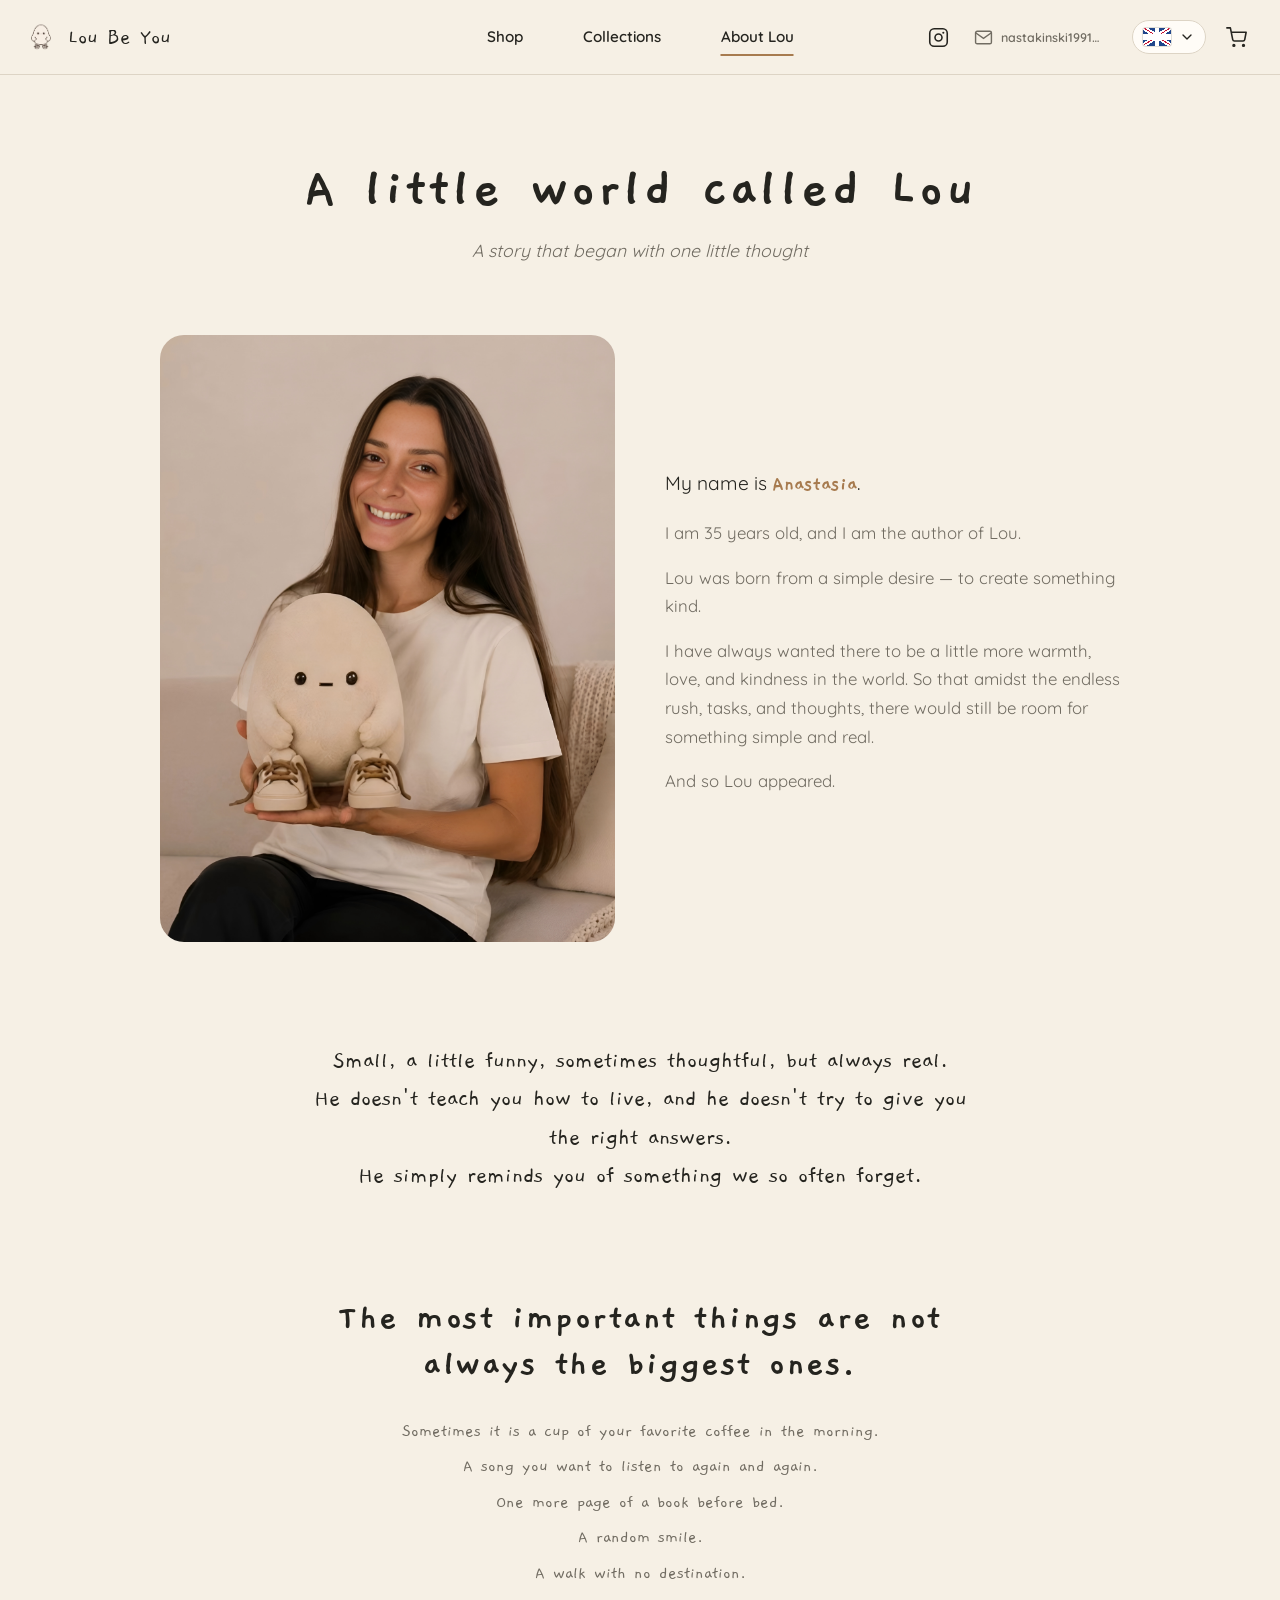
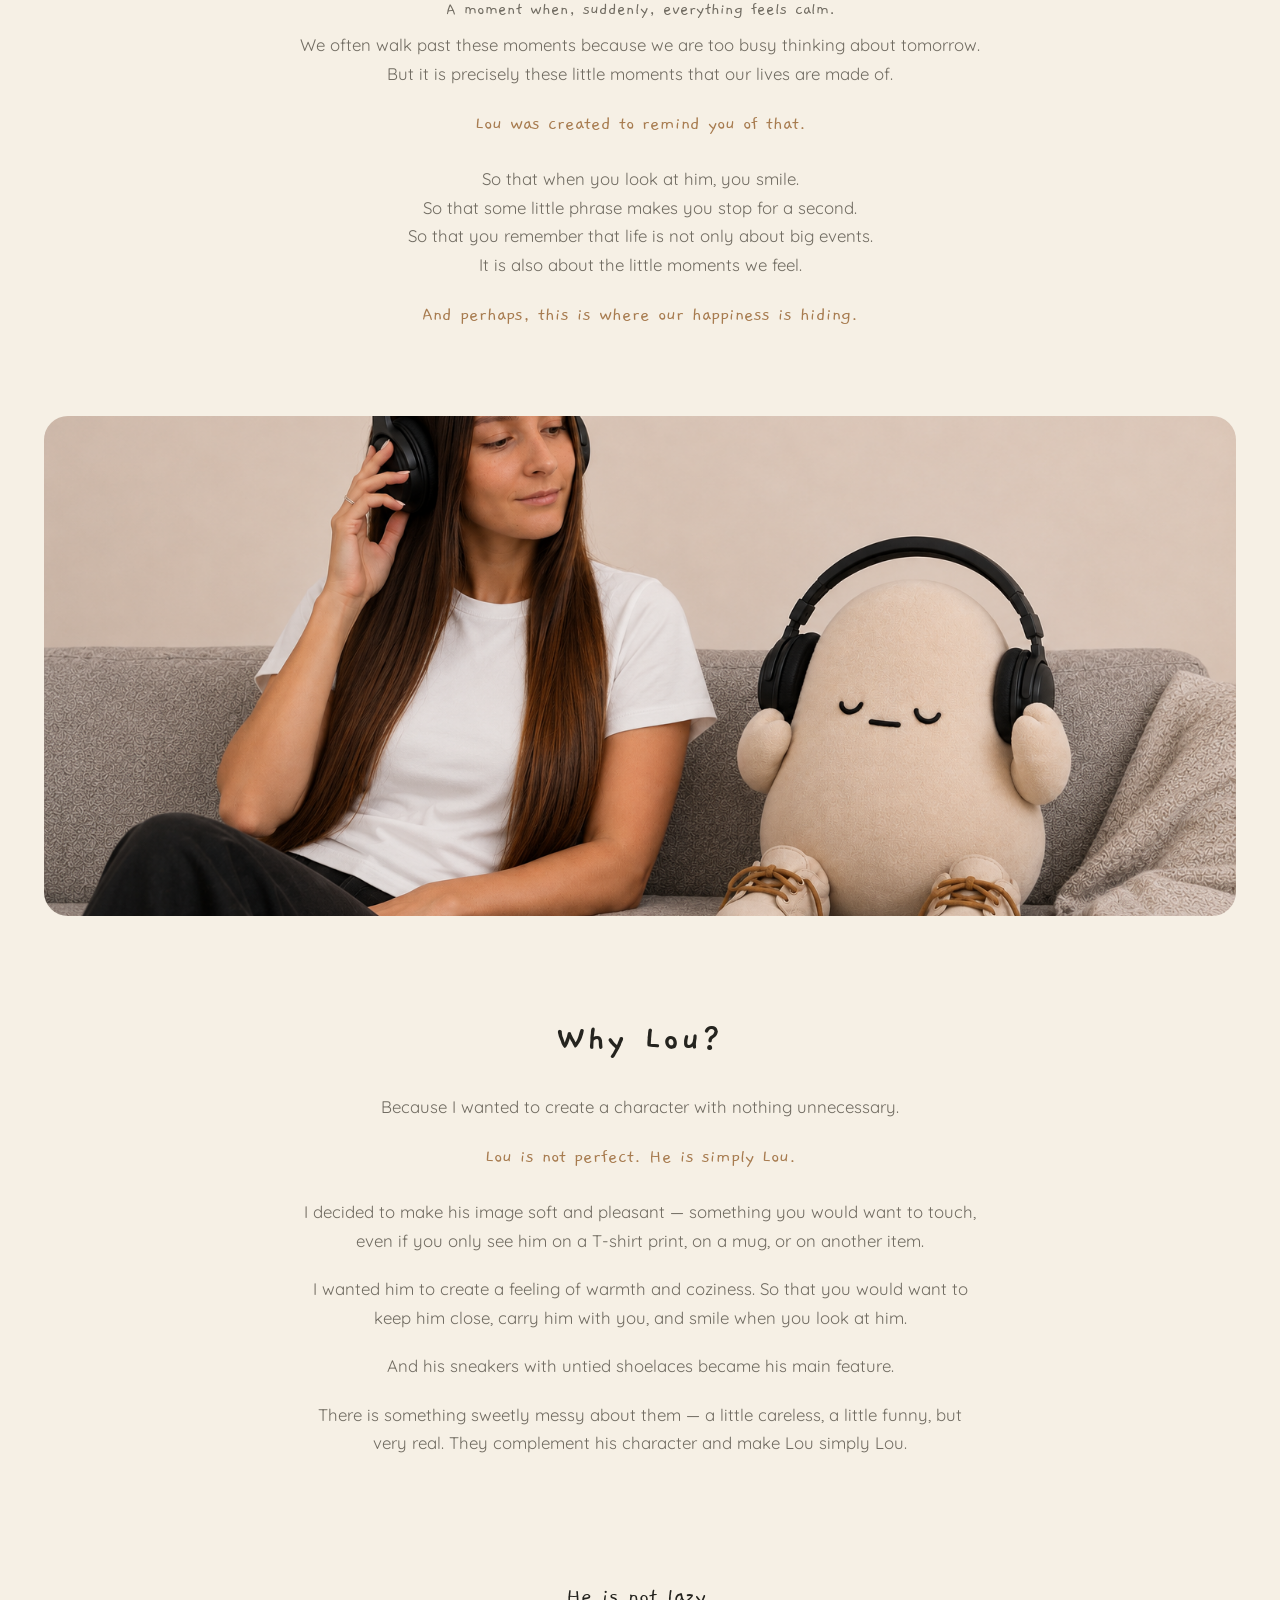
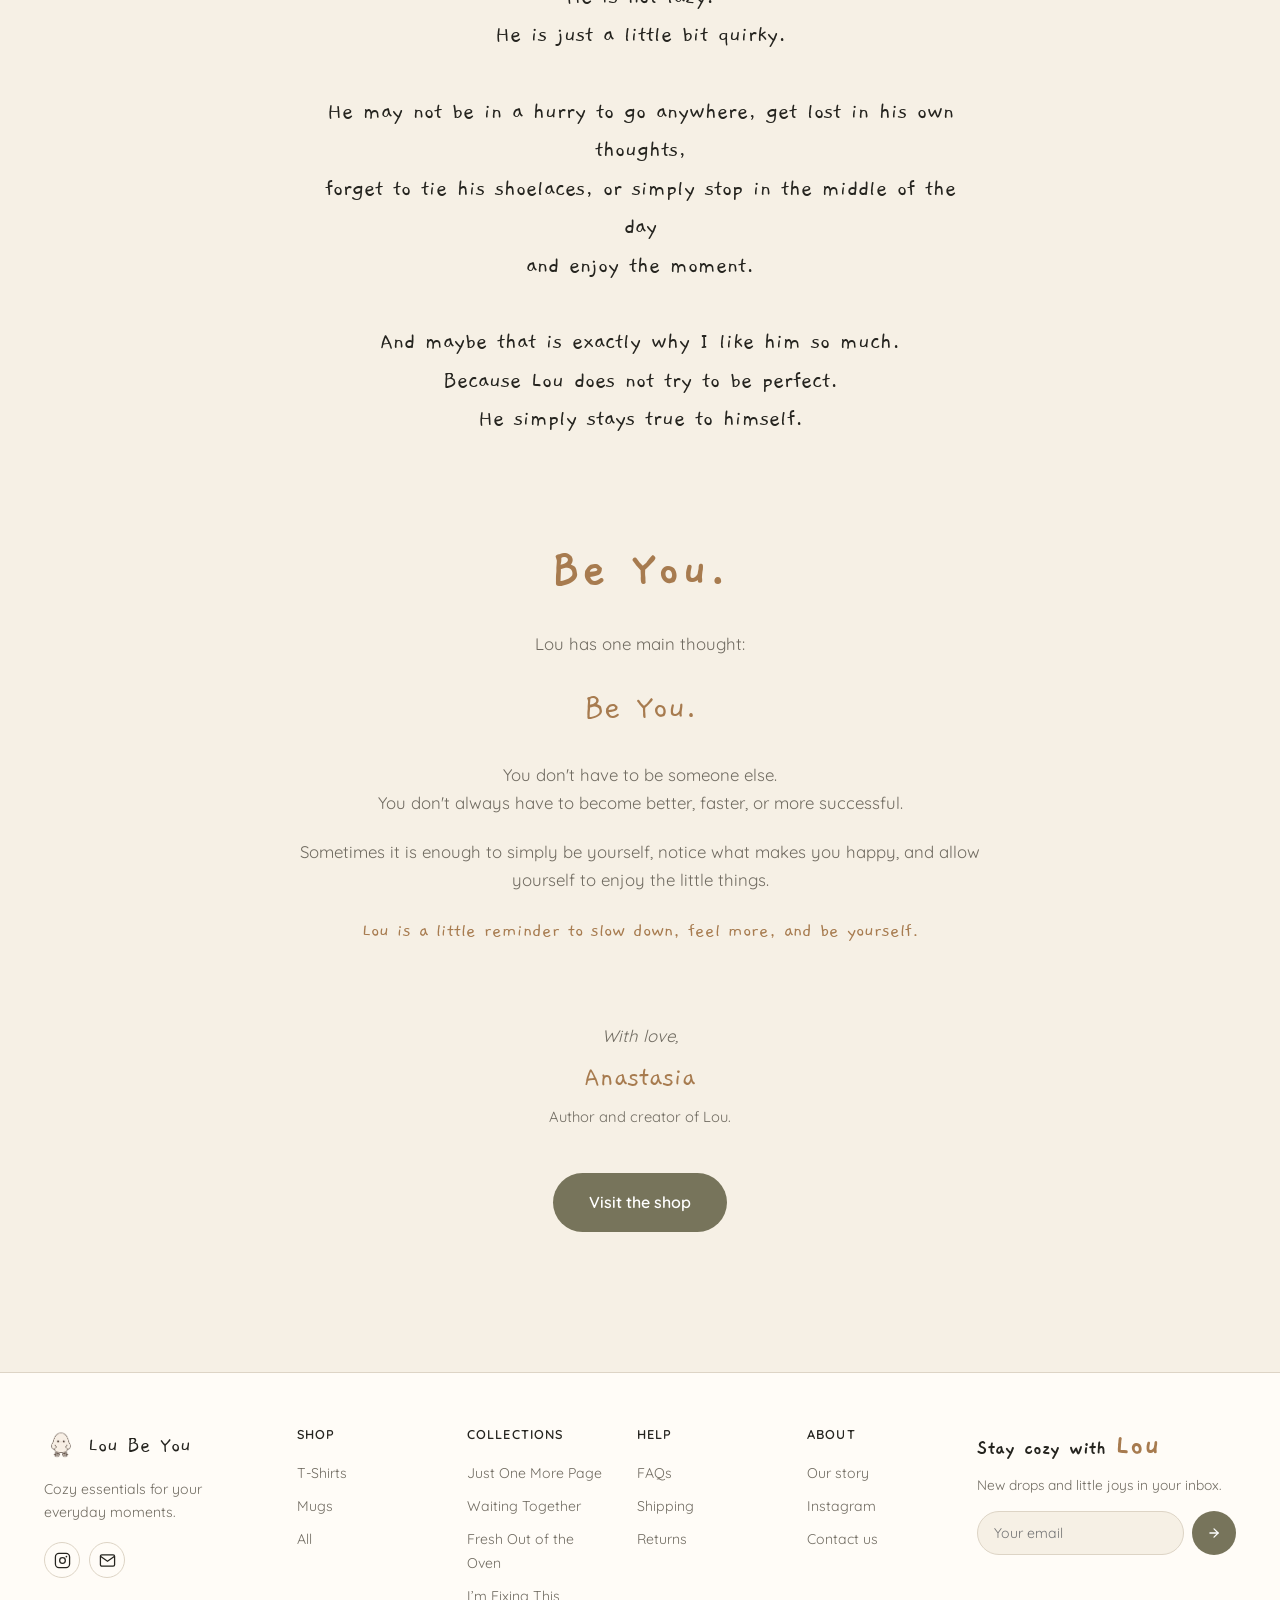
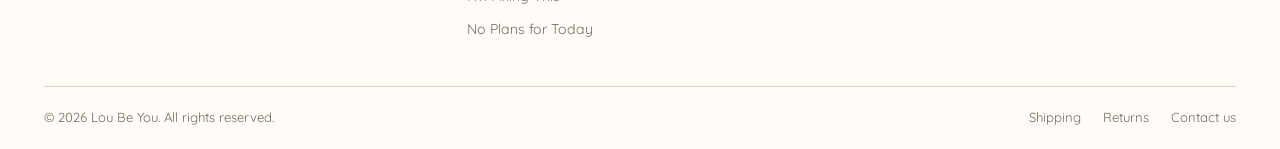
==== commit e3fe3ce8: "перевод страница О Lou" ====
--- a/about.html
+++ b/about.html
@@ -25,8 +25,8 @@
 <!-- Герой -->
 <section class="about-page-hero">
   <div class="wrap">
-    <h1 class="about-page-title">A little world called Lou</h1>
-    <p class="about-page-subtitle">A story that began with one little thought</p>
+    <h1 class="about-page-title" data-i18n="ap.title">A little world called Lou</h1>
+    <p class="about-page-subtitle" data-i18n="ap.subtitle">A story that began with one little thought</p>
   </div>
 </section>
 
@@ -34,14 +34,14 @@
 <section class="about-section wrap">
   <div class="about-two-col">
     <div class="about-photo about-photo--portrait">
-      <img src="assets/img/about-anastasia-1.jpg" alt="Anastasia with Lou">
+      <img src="assets/img/about-anastasia-1.JPEG" alt="Anastasia with Lou">
     </div>
     <div class="about-text">
-      <p class="about-greeting">My name is <strong>Anastasia</strong>.</p>
-      <p>I am 35 years old, and I am the author of Lou.</p>
-      <p>Lou was born from a simple desire — to create something kind.</p>
-      <p>I have always wanted there to be a little more warmth, love, and kindness in the world. So that amidst the endless rush, tasks, and thoughts, there would still be room for something simple and real.</p>
-      <p>And so Lou appeared.</p>
+      <p class="about-greeting" data-i18n="ap.greeting">My name is <strong>Anastasia</strong>.</p>
+      <p data-i18n="ap.intro1">I am 35 years old, and I am the author of Lou.</p>
+      <p data-i18n="ap.intro2">Lou was born from a simple desire — to create something kind.</p>
+      <p data-i18n="ap.intro3">I have always wanted there to be a little more warmth, love, and kindness in the world. So that amidst the endless rush, tasks, and thoughts, there would still be room for something simple and real.</p>
+      <p data-i18n="ap.intro4">And so Lou appeared.</p>
     </div>
   </div>
 </section>
@@ -49,7 +49,7 @@
 <!-- Блок: Цитата -->
 <section class="about-quote-section">
   <div class="wrap">
-    <blockquote class="about-blockquote">
+    <blockquote class="about-blockquote" data-i18n="ap.quote1">
       Small, a little funny, sometimes thoughtful, but always real.<br>
       He doesn't teach you how to live, and he doesn't try to give you the right answers.<br>
       He simply reminds you of something we so often forget.
@@ -60,49 +60,49 @@
 <!-- Блок: Самое важное -->
 <section class="about-section wrap">
   <div class="about-centered">
-    <h2 class="about-heading">The most important things are not always the biggest ones.</h2>
+    <h2 class="about-heading" data-i18n="ap.heading1">The most important things are not always the biggest ones.</h2>
     <div class="about-moments">
-      <p>Sometimes it is a cup of your favorite coffee in the morning.</p>
-      <p>A song you want to listen to again and again.</p>
-      <p>One more page of a book before bed.</p>
-      <p>A random smile.</p>
-      <p>A walk with no destination.</p>
-      <p>A moment when, suddenly, everything feels calm.</p>
+      <p data-i18n="ap.moment1">Sometimes it is a cup of your favorite coffee in the morning.</p>
+      <p data-i18n="ap.moment2">A song you want to listen to again and again.</p>
+      <p data-i18n="ap.moment3">One more page of a book before bed.</p>
+      <p data-i18n="ap.moment4">A random smile.</p>
+      <p data-i18n="ap.moment5">A walk with no destination.</p>
+      <p data-i18n="ap.moment6">A moment when, suddenly, everything feels calm.</p>
     </div>
-    <p class="about-soft">We often walk past these moments because we are too busy thinking about tomorrow. But it is precisely these little moments that our lives are made of.</p>
-    <p class="about-accent">Lou was created to remind you of that.</p>
-    <p class="about-soft">So that when you look at him, you smile.<br>
+    <p class="about-soft" data-i18n="ap.soft1">We often walk past these moments because we are too busy thinking about tomorrow. But it is precisely these little moments that our lives are made of.</p>
+    <p class="about-accent" data-i18n="ap.accent1">Lou was created to remind you of that.</p>
+    <p class="about-soft" data-i18n="ap.soft2">So that when you look at him, you smile.<br>
     So that some little phrase makes you stop for a second.<br>
     So that you remember that life is not only about big events.<br>
     It is also about the little moments we feel.</p>
-    <p class="about-accent">And perhaps, this is where our happiness is hiding.</p>
+    <p class="about-accent" data-i18n="ap.accent2">And perhaps, this is where our happiness is hiding.</p>
   </div>
 </section>
 
 <!-- Широкое фото -->
 <section class="about-wide-photo">
   <div class="wrap">
-    <img src="assets/img/about-anastasia-2.jpg" alt="Anastasia and Lou listening to music">
+    <img src="assets/img/about-anastasia-2.PNG" alt="Anastasia and Lou listening to music">
   </div>
 </section>
 
 <!-- Блок: Why Lou -->
 <section class="about-section wrap">
   <div class="about-centered">
-    <h2 class="about-heading">Why Lou?</h2>
-    <p class="about-soft">Because I wanted to create a character with nothing unnecessary.</p>
-    <p class="about-accent">Lou is not perfect. He is simply Lou.</p>
-    <p class="about-soft">I decided to make his image soft and pleasant — something you would want to touch, even if you only see him on a T-shirt print, on a mug, or on another item.</p>
-    <p class="about-soft">I wanted him to create a feeling of warmth and coziness. So that you would want to keep him close, carry him with you, and smile when you look at him.</p>
-    <p class="about-soft">And his sneakers with untied shoelaces became his main feature.</p>
-    <p class="about-soft">There is something sweetly messy about them — a little careless, a little funny, but very real. They complement his character and make Lou simply Lou.</p>
+    <h2 class="about-heading" data-i18n="ap.heading2">Why Lou?</h2>
+    <p class="about-soft" data-i18n="ap.why1">Because I wanted to create a character with nothing unnecessary.</p>
+    <p class="about-accent" data-i18n="ap.why2">Lou is not perfect. He is simply Lou.</p>
+    <p class="about-soft" data-i18n="ap.why3">I decided to make his image soft and pleasant — something you would want to touch, even if you only see him on a T-shirt print, on a mug, or on another item.</p>
+    <p class="about-soft" data-i18n="ap.why4">I wanted him to create a feeling of warmth and coziness. So that you would want to keep him close, carry him with you, and smile when you look at him.</p>
+    <p class="about-soft" data-i18n="ap.why5">And his sneakers with untied shoelaces became his main feature.</p>
+    <p class="about-soft" data-i18n="ap.why6">There is something sweetly messy about them — a little careless, a little funny, but very real. They complement his character and make Lou simply Lou.</p>
   </div>
 </section>
 
 <!-- Блок: Характер -->
 <section class="about-quote-section">
   <div class="wrap">
-    <blockquote class="about-blockquote">
+    <blockquote class="about-blockquote" data-i18n="ap.quote2">
       He is not lazy.<br>
       He is just a little bit quirky.<br><br>
       He may not be in a hurry to go anywhere, get lost in his own thoughts,<br>
@@ -118,26 +118,26 @@
 <!-- Блок: Be You -->
 <section class="about-section about-beyou wrap">
   <div class="about-centered">
-    <h2 class="about-heading about-heading--big">Be You.</h2>
-    <p class="about-soft">Lou has one main thought:</p>
-    <p class="about-accent about-accent--large">Be You.</p>
-    <p class="about-soft">You don't have to be someone else.<br>
+    <h2 class="about-heading about-heading--big" data-i18n="ap.beyou.heading">Be You.</h2>
+    <p class="about-soft" data-i18n="ap.beyou.intro">Lou has one main thought:</p>
+    <p class="about-accent about-accent--large" data-i18n="ap.beyou.slogan">Be You.</p>
+    <p class="about-soft" data-i18n="ap.beyou.p1">You don't have to be someone else.<br>
     You don't always have to become better, faster, or more successful.</p>
-    <p class="about-soft">Sometimes it is enough to simply be yourself, notice what makes you happy, and allow yourself to enjoy the little things.</p>
-    <p class="about-accent">Lou is a little reminder to slow down, feel more, and be yourself.</p>
+    <p class="about-soft" data-i18n="ap.beyou.p2">Sometimes it is enough to simply be yourself, notice what makes you happy, and allow yourself to enjoy the little things.</p>
+    <p class="about-accent" data-i18n="ap.beyou.p3">Lou is a little reminder to slow down, feel more, and be yourself.</p>
   </div>
 </section>
 
 <!-- Подпись -->
 <section class="about-sign wrap">
-  <p>With love,</p>
-  <p class="about-sign-name">Anastasia</p>
-  <p class="about-sign-role">Author and creator of Lou.</p>
+  <p data-i18n="ap.sign.with">With love,</p>
+  <p class="about-sign-name" data-i18n="ap.sign.name">Anastasia</p>
+  <p class="about-sign-role" data-i18n="ap.sign.role">Author and creator of Lou.</p>
 </section>
 
 <!-- CTA -->
 <section class="about-cta wrap">
-  <a href="shop.html" class="btn btn-primary btn-lg">Visit the shop</a>
+  <a href="shop.html" class="btn btn-primary btn-lg" data-i18n="ap.cta">Visit the shop</a>
 </section>
 
 <div data-footer></div>
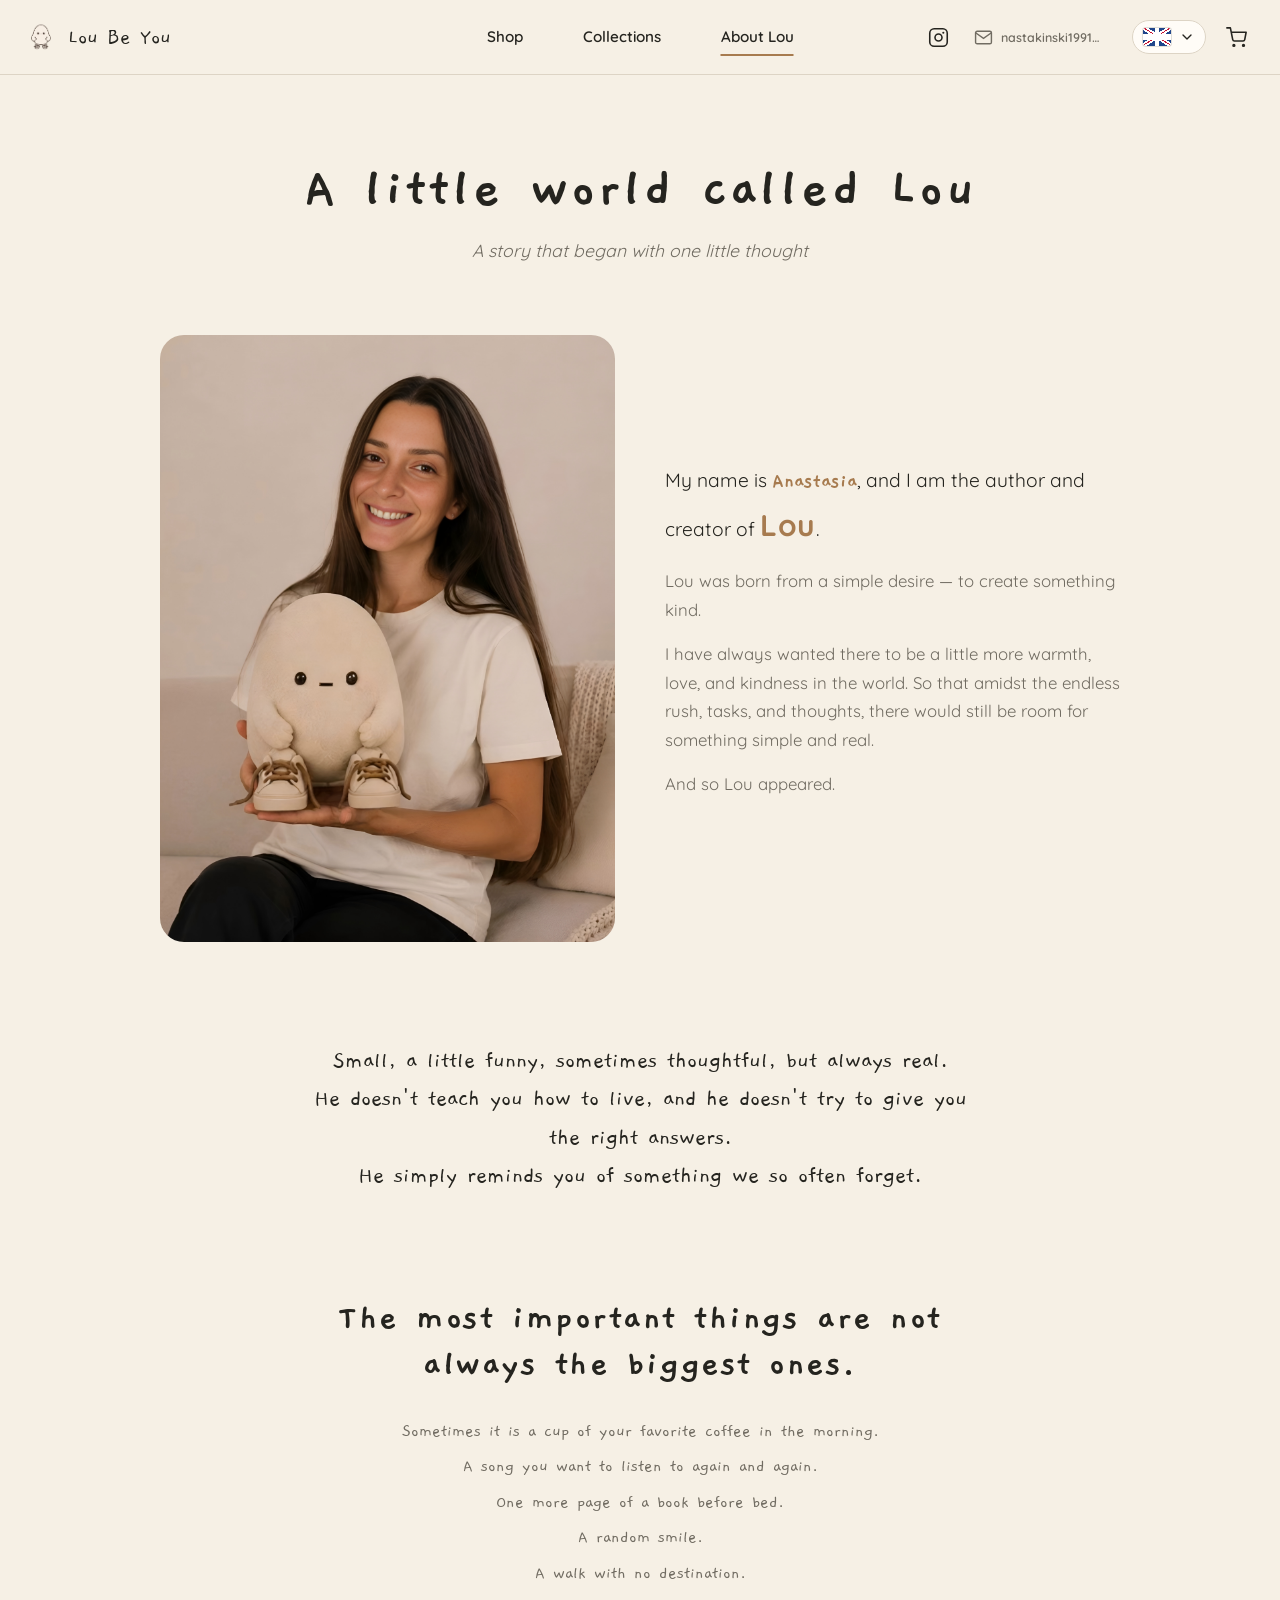
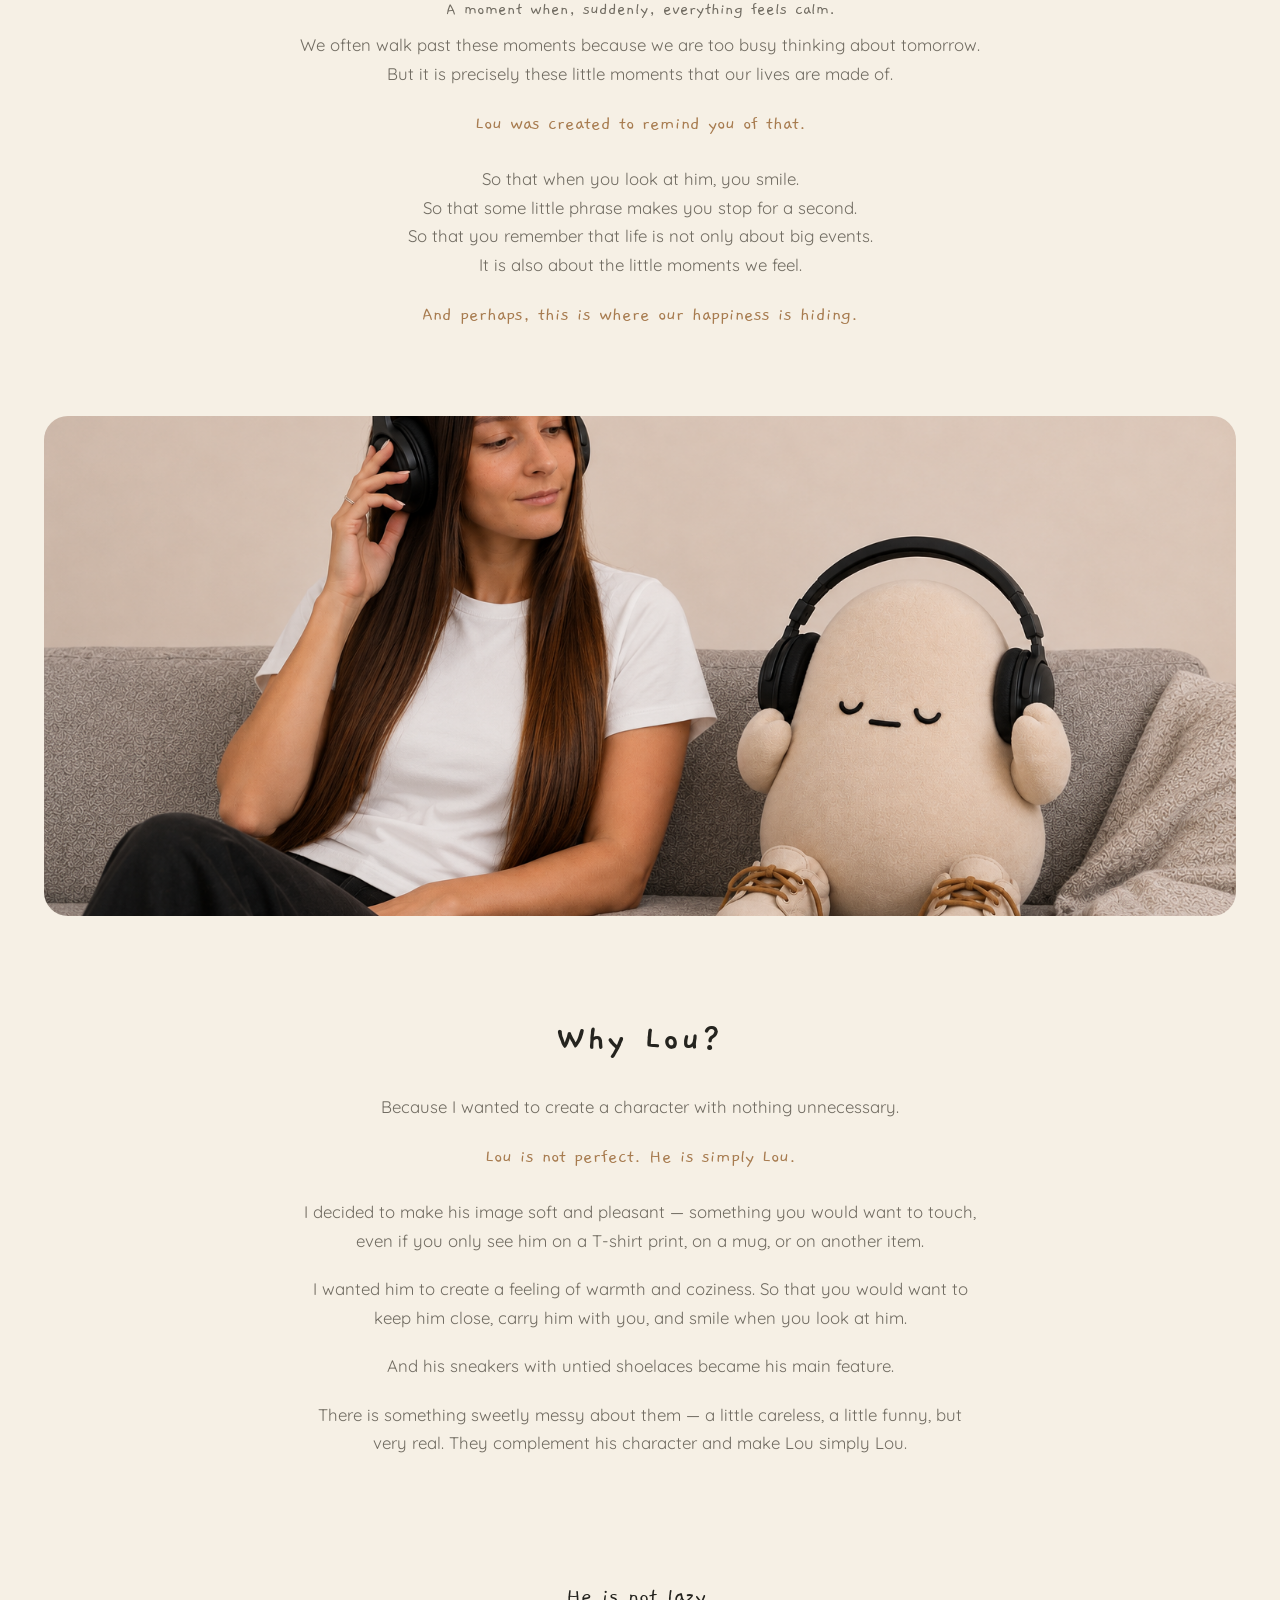
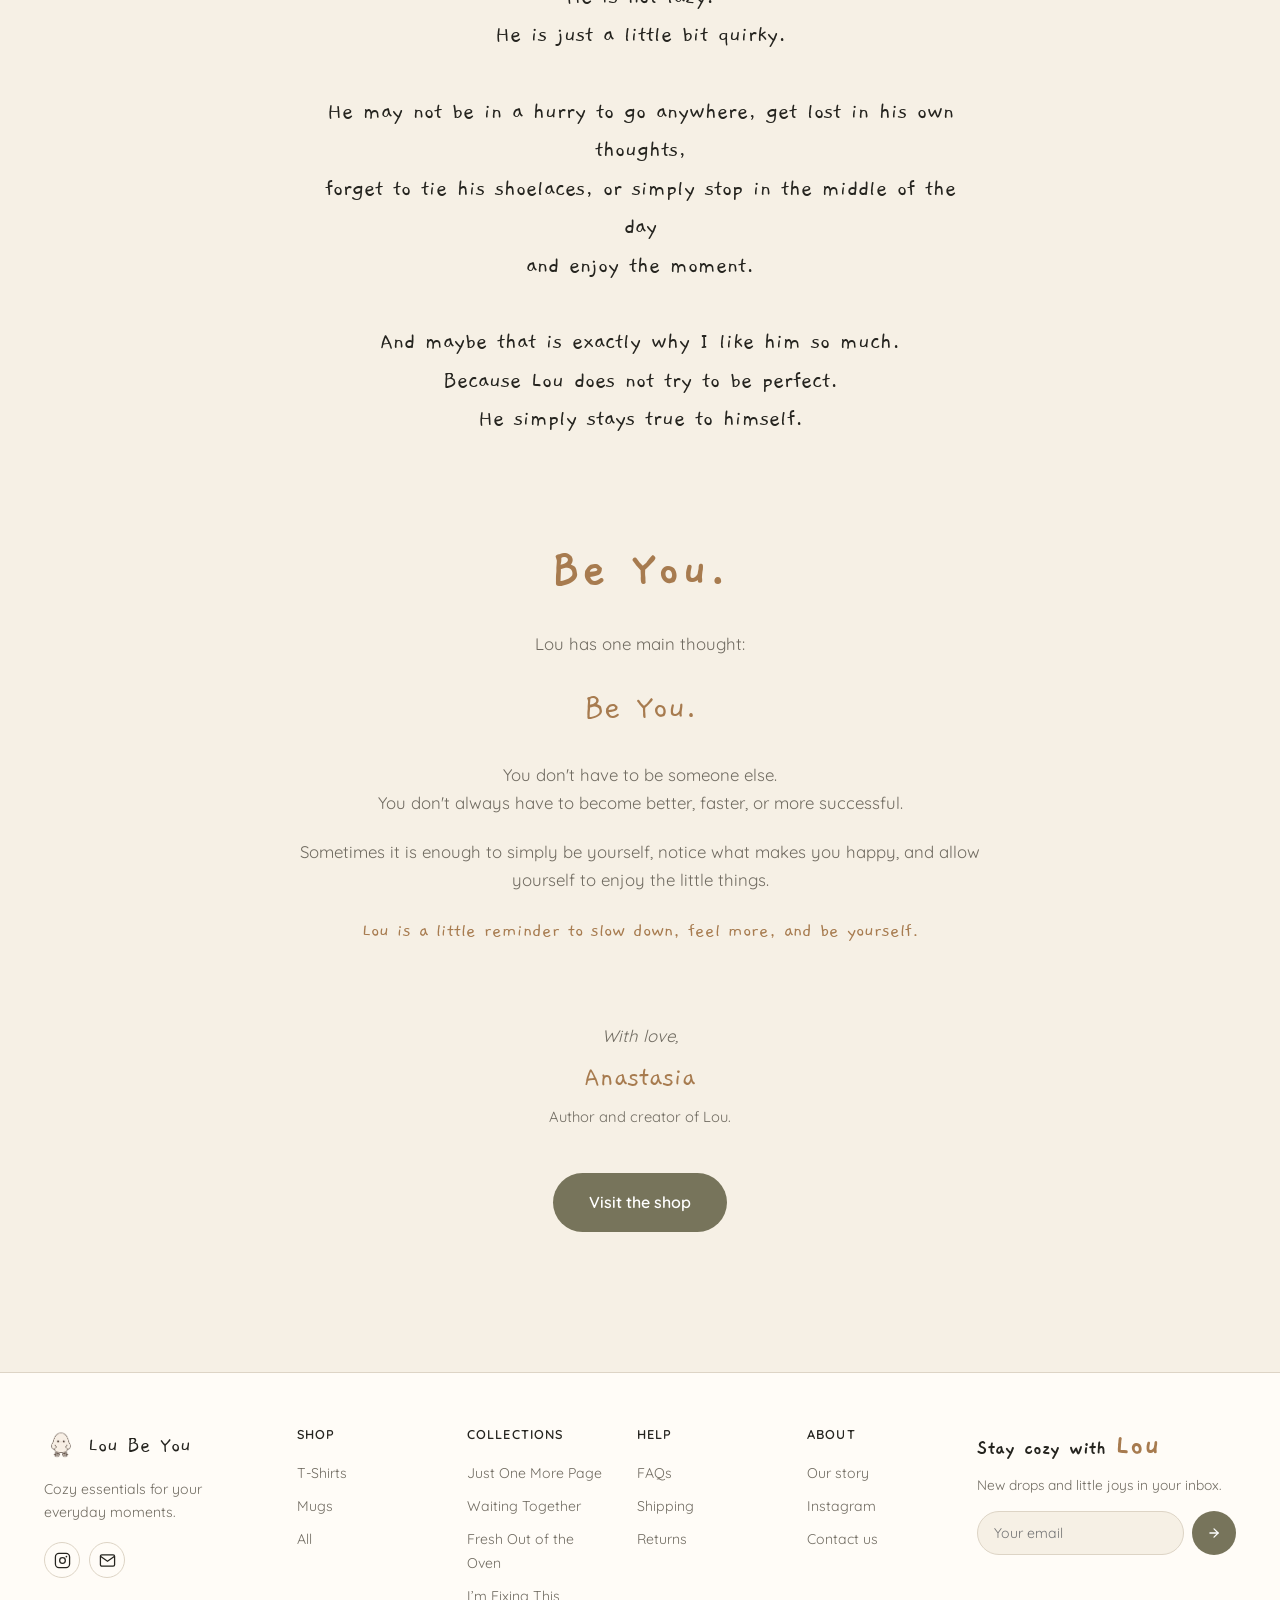
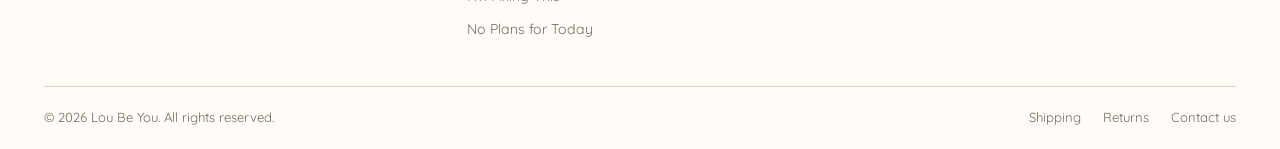
==== commit 03c5b67b: "обновляем о Lou" ====
--- a/about.html
+++ b/about.html
@@ -37,8 +37,7 @@
       <img src="assets/img/about-anastasia-1.JPEG" alt="Anastasia with Lou">
     </div>
     <div class="about-text">
-      <p class="about-greeting" data-i18n="ap.greeting">My name is <strong>Anastasia</strong>.</p>
-      <p data-i18n="ap.intro1">I am 35 years old, and I am the author of Lou.</p>
+      <p class="about-greeting" data-i18n="ap.greeting">My name is <strong>Anastasia</strong>, and I am the author and creator of <span class='lou-accent'>Lou</span>.</p>
       <p data-i18n="ap.intro2">Lou was born from a simple desire — to create something kind.</p>
       <p data-i18n="ap.intro3">I have always wanted there to be a little more warmth, love, and kindness in the world. So that amidst the endless rush, tasks, and thoughts, there would still be room for something simple and real.</p>
       <p data-i18n="ap.intro4">And so Lou appeared.</p>
--- a/assets/css/style.css
+++ b/assets/css/style.css
@@ -610,8 +610,8 @@
   gap: 16px;
 }
 .cat-banner {
-  display: flex; align-items: center; gap: 20px;
-  padding: 14px 24px 14px 15%;
+  display: flex; align-items: center;
+  padding: 14px 20% 14px 15%;
   min-height: 130px;
   background: var(--white-soft);
   border: 1px solid var(--border);
@@ -655,7 +655,7 @@
 
 @media (max-width: 600px) {
   .banners-grid { grid-template-columns: 1fr; gap: 10px; }
-  .cat-banner { padding: 10px 16px 10px 10%; gap: 14px; min-height: 100px; }
+  .cat-banner { padding: 10px 20% 10px 10%; min-height: 100px; }
   .cat-banner__img { height: calc(100px - 20px); }
   .cat-banner__name { font-size: .95rem; }
   .filter-panel--row { padding: 12px 14px; gap: 8px; }
@@ -1182,7 +1182,12 @@
   .about-page-hero { padding: 50px 0 16px; }
   .about-page-title { font-size: clamp(1.8rem, 7vw, 2.6rem); }
   .about-section { padding: 30px 0; }
+  .about-section.wrap { padding-left: 22px; padding-right: 22px; }
   .about-quote-section { padding: 30px 0; }
+  .about-quote-section .wrap { padding-left: 22px; padding-right: 22px; }
+  .about-page-hero .wrap { padding-left: 22px; padding-right: 22px; }
+  .about-sign.wrap { padding-left: 22px; padding-right: 22px; }
+  .about-cta.wrap { padding-left: 22px; padding-right: 22px; }
   .about-blockquote { font-size: 1.1rem; }
   .about-blockquote br { display: none; }
   .about-wide-photo img { max-height: 300px; }
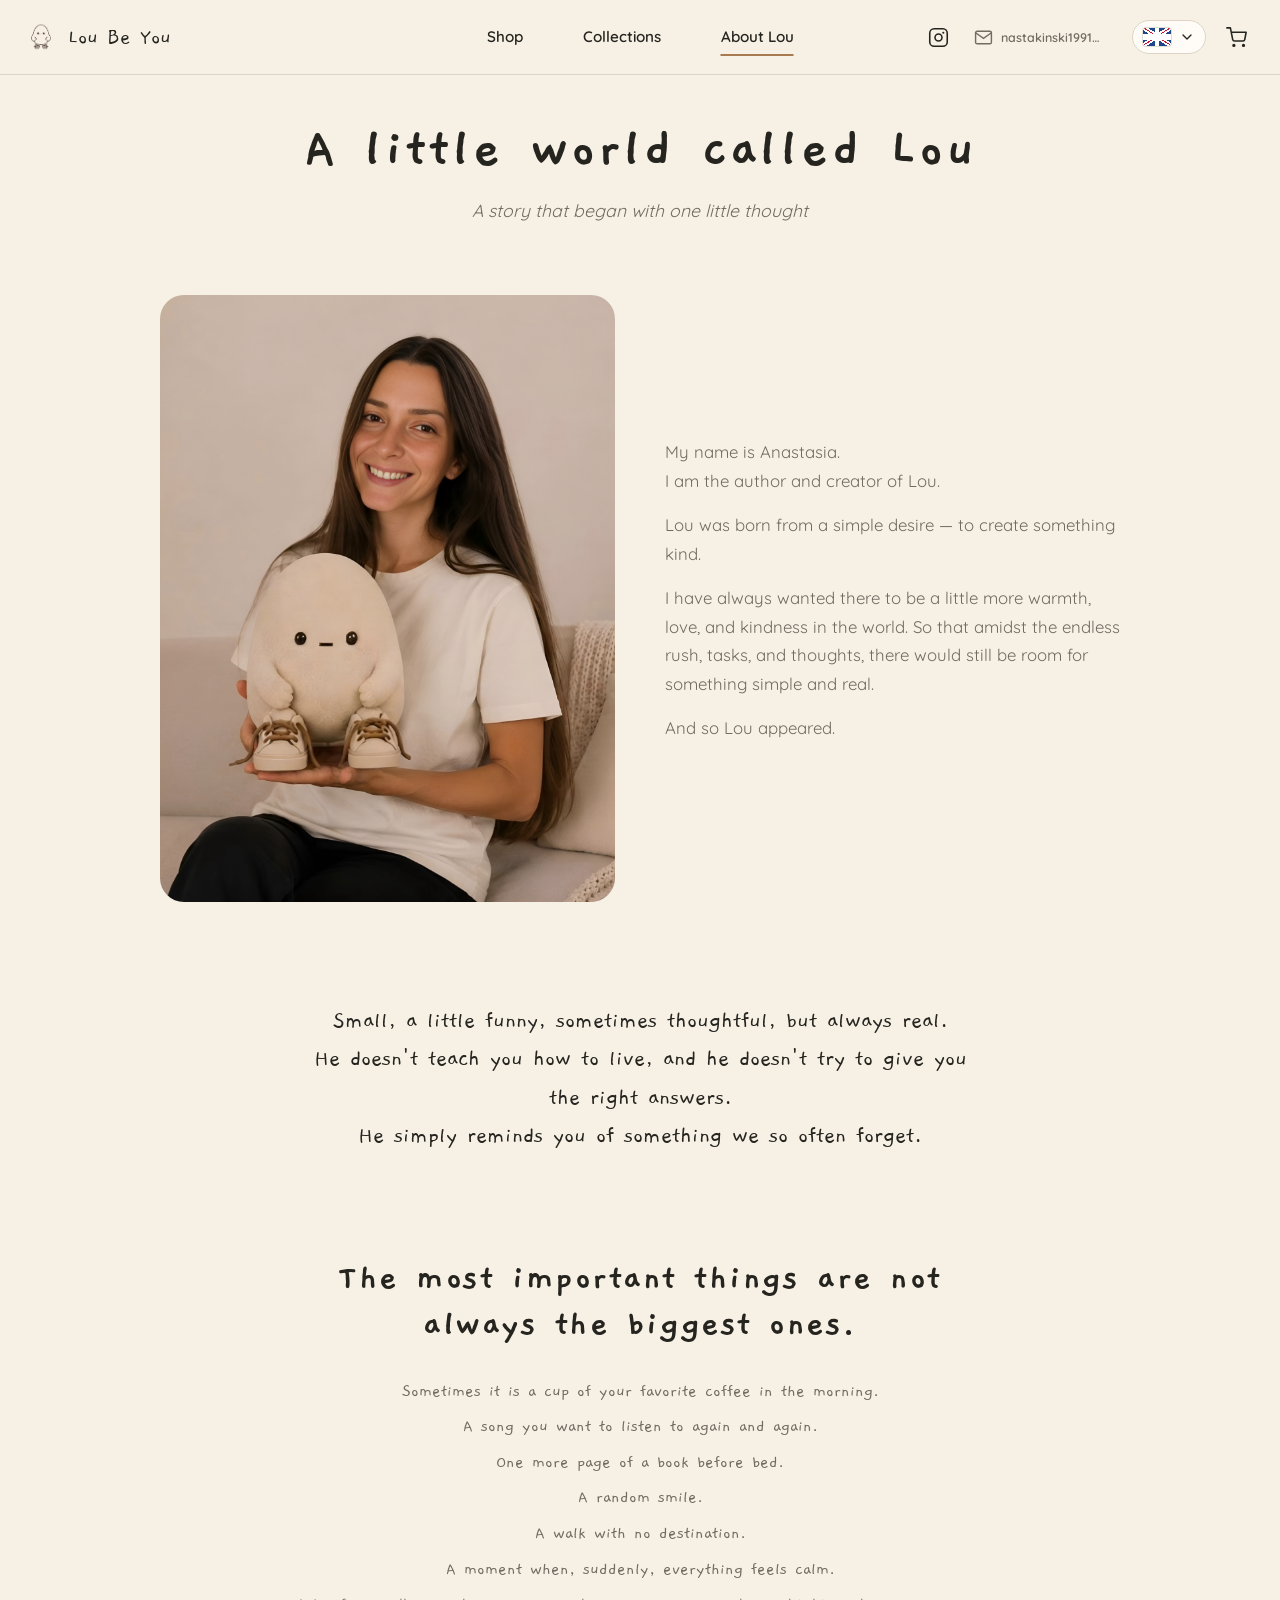
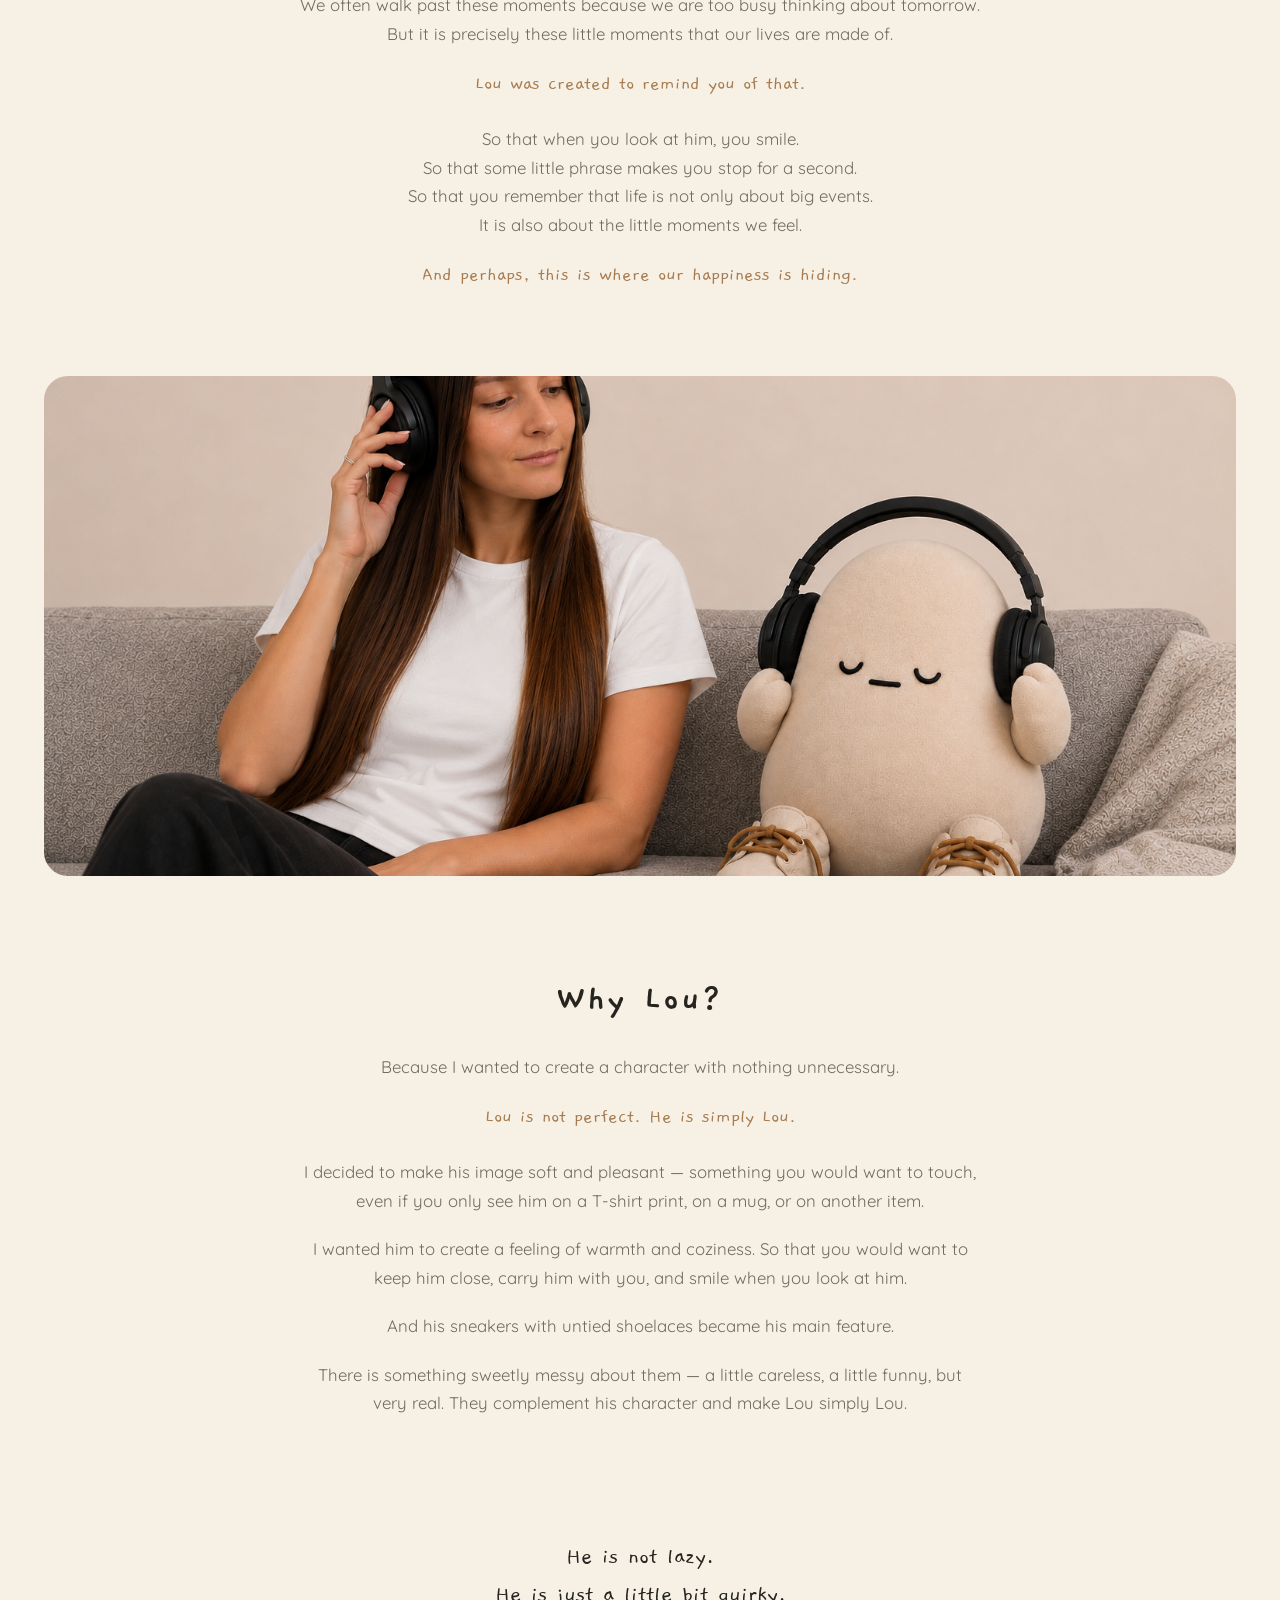
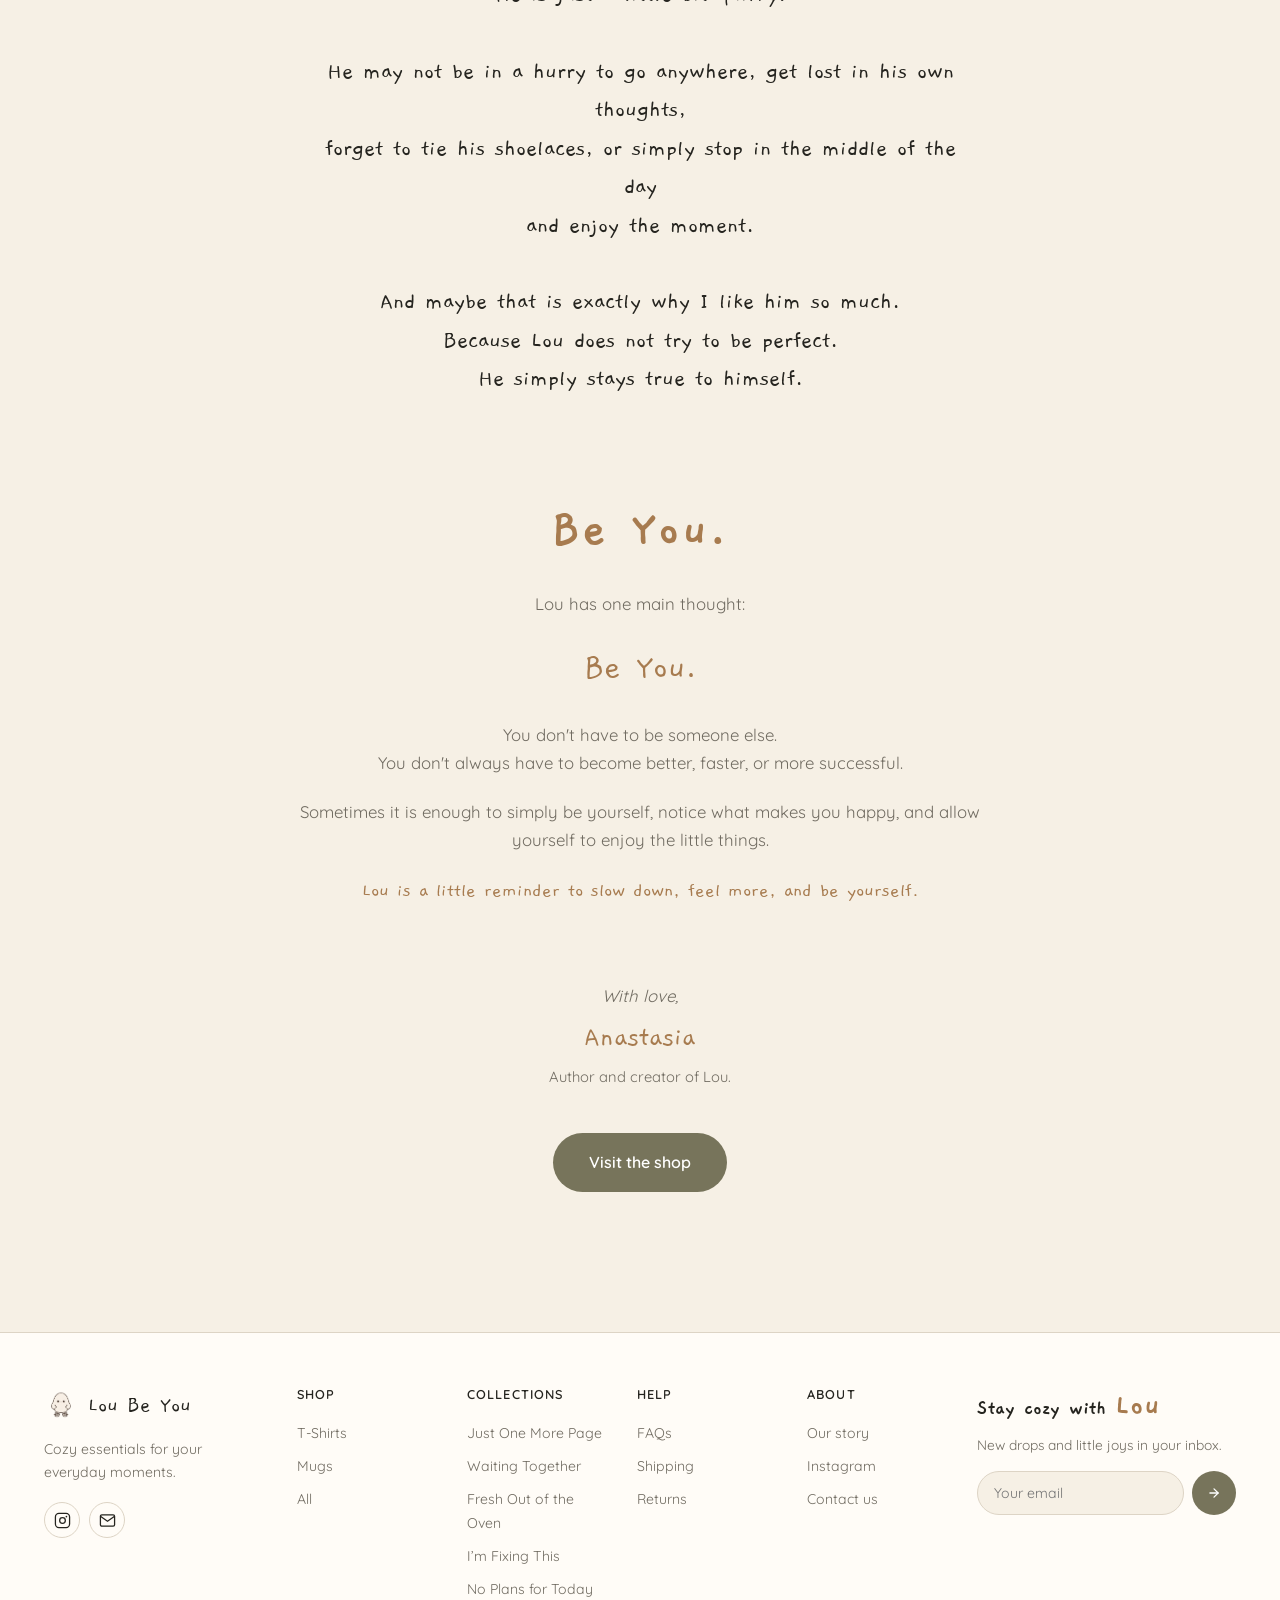
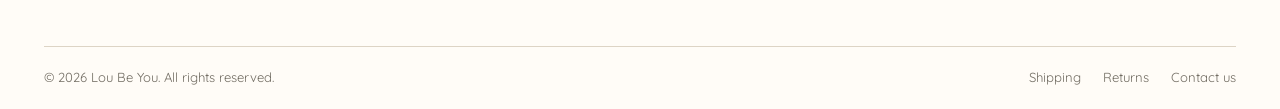
==== commit b98b8868: "много правок с иконками и текстом о Lou" ====
--- a/about.html
+++ b/about.html
@@ -37,7 +37,7 @@
       <img src="assets/img/about-anastasia-1.JPEG" alt="Anastasia with Lou">
     </div>
     <div class="about-text">
-      <p class="about-greeting" data-i18n="ap.greeting">My name is <strong>Anastasia</strong>, and I am the author and creator of <span class='lou-accent'>Lou</span>.</p>
+      <p class="about-greeting" data-i18n="ap.greeting">My name is Anastasia.<br>I am the author and creator of Lou.</p>
       <p data-i18n="ap.intro2">Lou was born from a simple desire — to create something kind.</p>
       <p data-i18n="ap.intro3">I have always wanted there to be a little more warmth, love, and kindness in the world. So that amidst the endless rush, tasks, and thoughts, there would still be room for something simple and real.</p>
       <p data-i18n="ap.intro4">And so Lou appeared.</p>
--- a/assets/css/style.css
+++ b/assets/css/style.css
@@ -348,7 +348,6 @@
 .usp-item { text-align: center; padding: 0 22px; }
 .usp-item + .usp-item { border-left: 1px solid var(--border); }
 .usp-item svg { width: 26px; height: 26px; color: var(--moss); margin: 0 auto 12px; }
-.usp-moon { display: block; color: var(--moss); font-size: 2.15rem; line-height: 26px; margin: 0 auto 12px; }
 .usp-item h3 { font-size: 1rem; margin-bottom: 6px; }
 .usp-item p { font-size: .86rem; color: var(--ink-soft); margin: 0; line-height: 1.5; }
 
@@ -887,7 +886,7 @@
 
 /* --- About-страница: новый дизайн --- */
 .about-page-hero {
-  text-align: center; padding: 80px 0 20px;
+  text-align: center; padding: 40px 0 20px;
   background: var(--ivory);
 }
 .about-page-title {
@@ -917,11 +916,8 @@
   margin: 0 0 16px;
 }
 .about-greeting {
-  font-size: 1.2rem !important; color: var(--ink) !important;
-}
-.about-greeting strong {
-  font-family: var(--font-display); font-size: 1.4rem;
-  color: var(--caramel);
+  font-size: 1.05rem !important; font-weight: 400 !important;
+  color: var(--ink-soft) !important;
 }
 
 .about-quote-section {
@@ -1179,7 +1175,7 @@
 
   .about-two-col { grid-template-columns: 1fr; gap: 30px; }
   .about-photo--portrait img { aspect-ratio: 4/5; max-height: 420px; width: 100%; }
-  .about-page-hero { padding: 50px 0 16px; }
+  .about-page-hero { padding: 25px 0 16px; }
   .about-page-title { font-size: clamp(1.8rem, 7vw, 2.6rem); }
   .about-section { padding: 30px 0; }
   .about-section.wrap { padding-left: 22px; padding-right: 22px; }
@@ -1188,6 +1184,7 @@
   .about-page-hero .wrap { padding-left: 22px; padding-right: 22px; }
   .about-sign.wrap { padding-left: 22px; padding-right: 22px; }
   .about-cta.wrap { padding-left: 22px; padding-right: 22px; }
+  .about-text { text-align: center; }
   .about-blockquote { font-size: 1.1rem; }
   .about-blockquote br { display: none; }
   .about-wide-photo img { max-height: 300px; }
